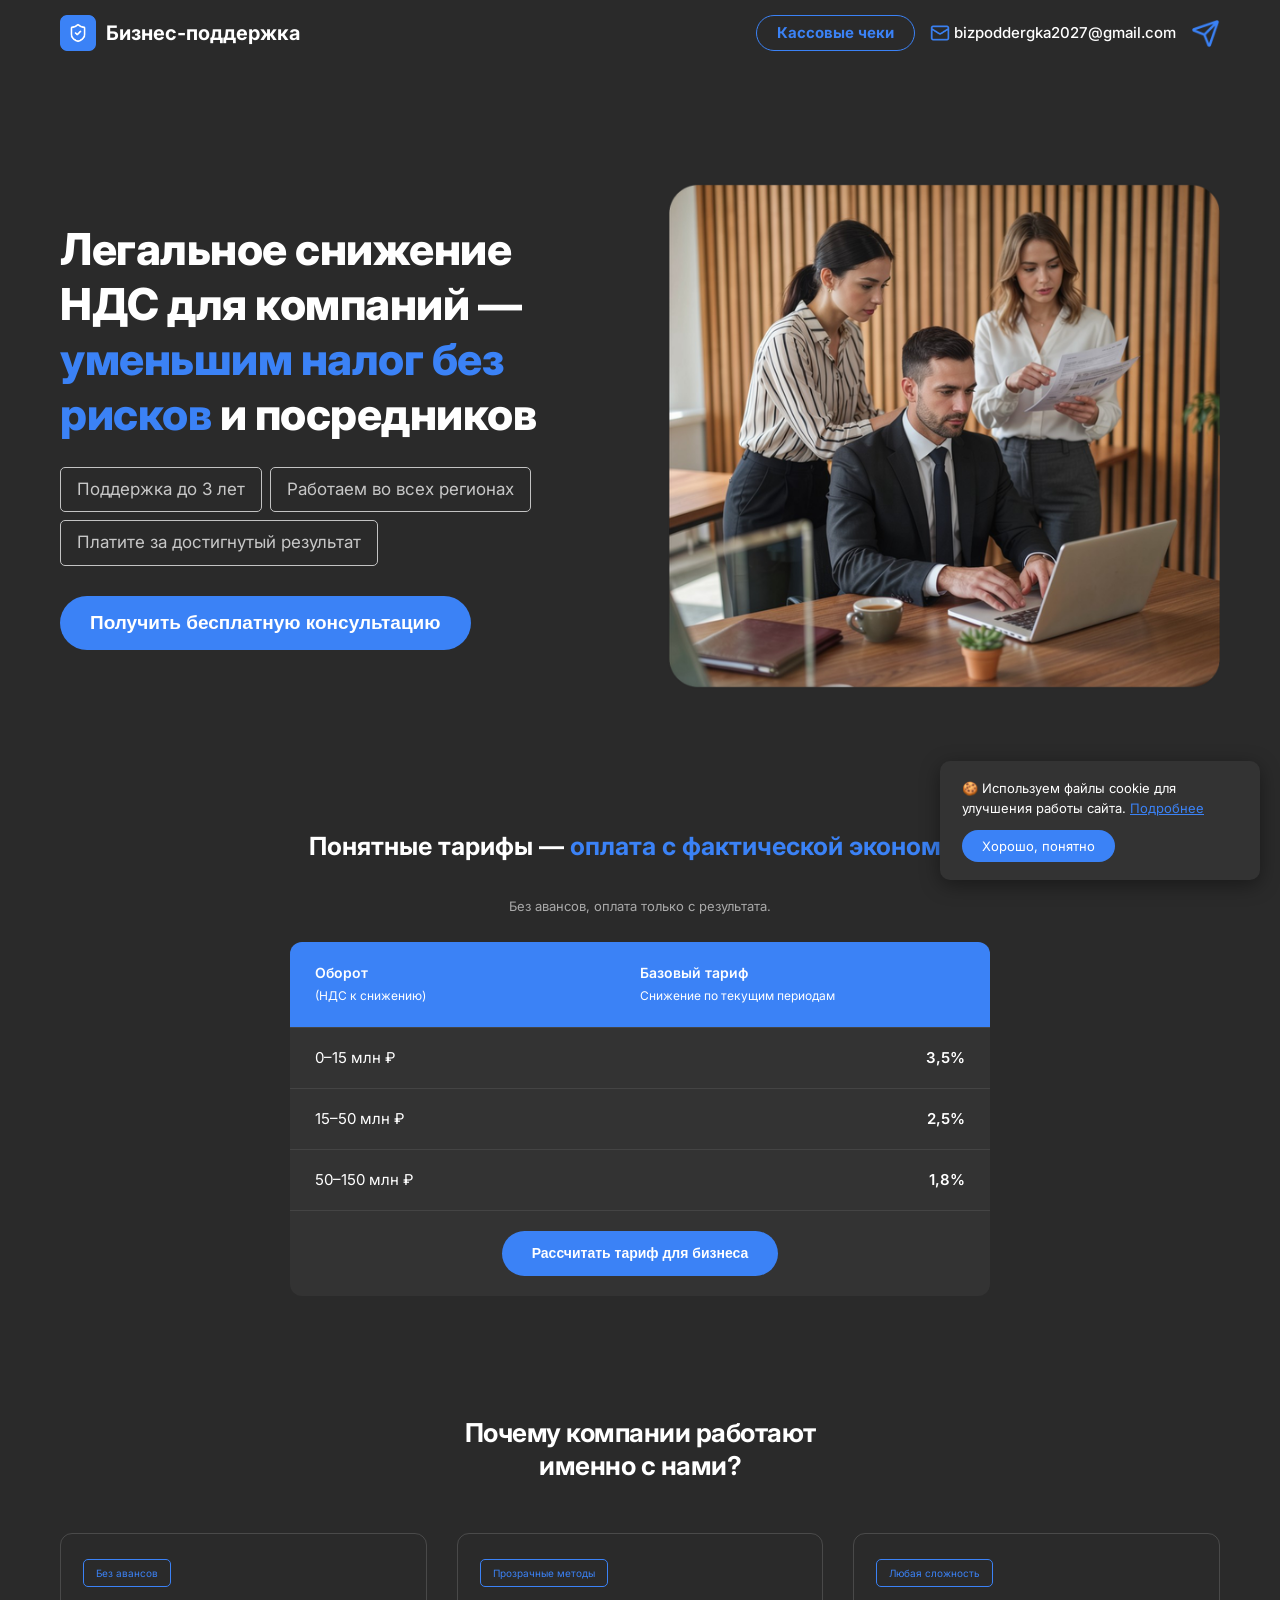
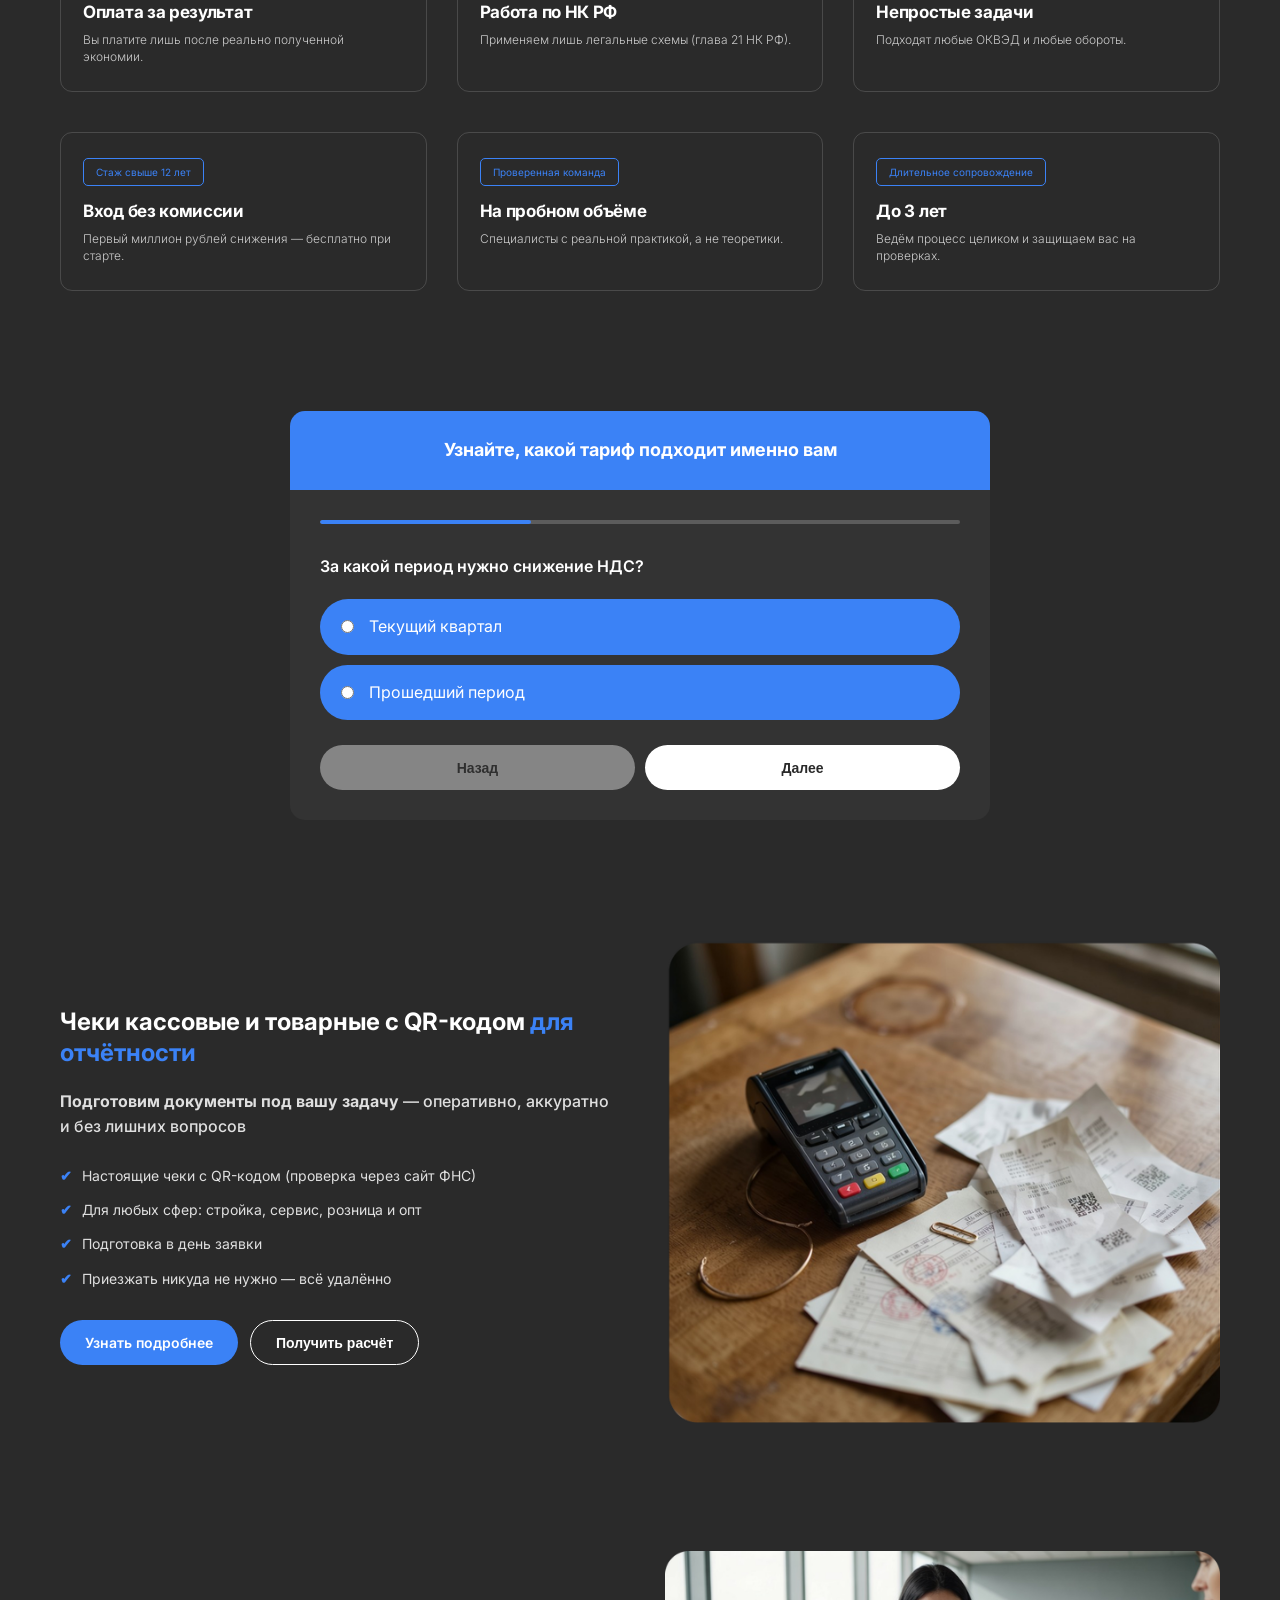
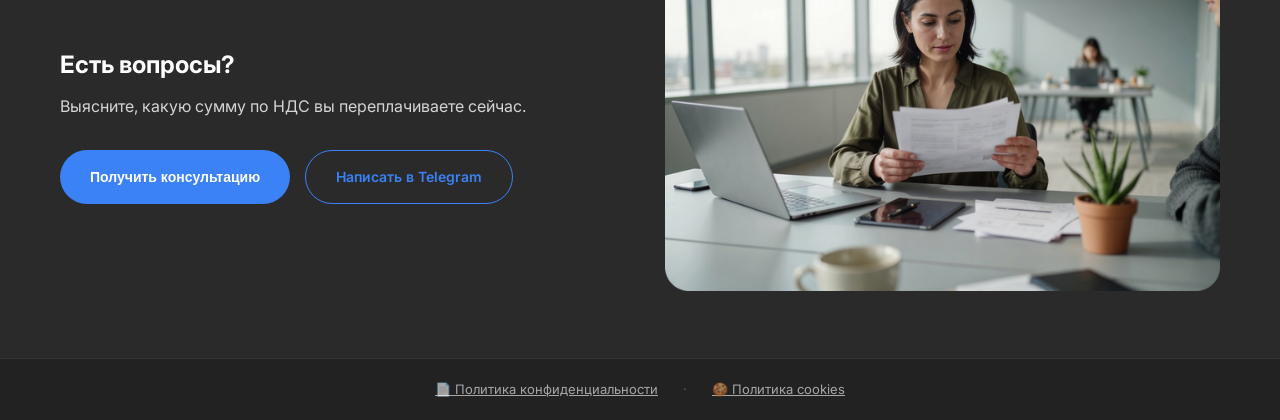
==== index.html @ 461c3d01 "Add files via upload" ====
<!DOCTYPE html>
<html lang="ru">
<head>
    <meta charset="UTF-8">
    <meta name="viewport" content="width=device-width, initial-scale=1.0">
    <title>Законная оптимизация НДС для бизнеса — снизим налог без риска и посредников</title>
    <meta name="description" content="Получите бесплатный гайд «НДС 2026: что ФНС проверяет в первую очередь». Гарантия до 3 лет. Работаем по всей России. Оплата по факту результата">
    <link rel="icon" type="image/png" sizes="32x32" href="images/logo_ikonka.png">
    <link rel="preconnect" href="https://fonts.googleapis.com">
    <link rel="preconnect" href="https://fonts.gstatic.com" crossorigin="anonymous">
    <link href="https://fonts.googleapis.com/css2?family=Inter:wght@300;400;500;600;700;800&display=swap" rel="stylesheet">
    <style>
        * { margin: 0; padding: 0; box-sizing: border-box; }

        body {
            font-family: 'Inter', Arial, sans-serif;
            background: #2a2a2a;
            color: #ffffff;
            line-height: 1.6;
            overflow-x: hidden;
        }

        .container {
            max-width: 1200px;
            margin: 0 auto;
            padding: 0 20px;
        }

        /* ============ HEADER ============ */
        .header {
            padding: 15px 0;
            background: #2a2a2a;
            position: relative;
            z-index: 100;
        }

        .header-inner {
            display: flex;
            align-items: center;
            justify-content: space-between;
            flex-wrap: wrap;
            gap: 15px;
        }

        .header-logo {
            display: flex;
            align-items: center;
            gap: 10px;
            font-size: 20px;
            font-weight: 700;
            color: #ffffff;
            text-decoration: none;
        }

        .header-logo img { width: 36px; height: 36px; }

        .header-right {
            display: flex;
            align-items: center;
            gap: 15px;
        }

        .header-cheques {
            display: inline-flex;
            align-items: center;
            justify-content: center;
            padding: 0 20px;
            height: 36px;
            border: 1px solid #3b82f6;
            border-radius: 50px;
            background: transparent;
            color: #3b82f6;
            font-size: 15px;
            font-weight: 700;
            text-decoration: none;
            transition: all 0.3s ease;
        }

        .header-cheques:hover { background: #3b82f6; color: #fff; }

        .header-email {
            display: flex;
            align-items: center;
            gap: 4px;
            color: #ffffff;
            font-size: 15px;
            font-weight: 500;
            text-decoration: none;
            transition: opacity 0.3s ease;
        }

        .header-email:hover { opacity: 0.7; }
        .header-email img { width: 20px; height: 20px; }

        .header-telegram {
            display: inline-flex;
            align-items: center;
            justify-content: center;
            width: 29px;
            height: 29px;
            transition: transform 0.3s ease;
        }

        .header-telegram:hover { transform: scale(1.1); }
        .header-telegram img { width: 100%; height: 100%; }

        /* ============ HERO ============ */
        .hero {
            min-height: 80vh;
            display: flex;
            align-items: center;
            padding: 60px 0 40px;
            position: relative;
        }

        .hero-inner {
            display: grid;
            grid-template-columns: 1fr 1fr;
            gap: 40px;
            align-items: center;
            width: 100%;
        }

        .hero-content { max-width: 550px; }

        .hero-title {
            font-size: 44px;
            font-weight: 800;
            line-height: 1.25;
            letter-spacing: -0.5px;
            margin-bottom: 25px;
        }

        .hero-title span { color: #3b82f6; }

        .hero-badges {
            display: flex;
            flex-wrap: wrap;
            gap: 8px;
            margin-bottom: 30px;
        }

        .hero-badge {
            display: inline-flex;
            align-items: center;
            justify-content: center;
            padding: 8px 16px;
            border: 1px solid #c3c3c3;
            border-radius: 5px;
            font-size: 17px;
            color: rgba(255, 255, 255, 0.74);
        }

        .hero-cta {
            display: inline-flex;
            align-items: center;
            justify-content: center;
            padding: 0 30px;
            height: 54px;
            background: #3b82f6;
            border: none;
            border-radius: 50px;
            color: #ffffff;
            font-size: 19px;
            font-weight: 600;
            text-decoration: none;
            cursor: pointer;
            transition: all 0.3s ease;
        }

        .hero-cta:hover { background: #2563eb; transform: translateY(-2px); }

        .hero-image { display: flex; justify-content: center; align-items: center; }
        .hero-image img { max-width: 100%; height: auto; border-radius: 12px; }

        /* ============ PRICING ============ */
        .pricing { padding: 40px 0 60px; background: #2a2a2a; }

        .pricing-subtitle {
            text-align: center;
            font-size: 25px;
            font-weight: 700;
            margin-bottom: 30px;
        }

        .pricing-subtitle span { color: #3b82f6; }

        .pricing-table {
            max-width: 700px;
            margin: 0 auto;
            background: #333;
            border-radius: 12px;
            overflow: hidden;
        }

        .pricing-header {
            display: grid;
            grid-template-columns: 1fr 1fr;
            background: #3b82f6;
            padding: 20px 25px;
            font-size: 14px;
            font-weight: 600;
        }

        .pricing-row {
            display: grid;
            grid-template-columns: 1fr 1fr;
            padding: 18px 25px;
            border-top: 1px solid #444;
            font-size: 15px;
        }

        .pricing-row-value { text-align: right; font-weight: 600; }

        .pricing-footer {
            padding: 20px 25px;
            border-top: 1px solid #444;
            text-align: center;
        }

        .pricing-btn {
            display: inline-flex;
            align-items: center;
            justify-content: center;
            padding: 0 30px;
            height: 45px;
            background: #3b82f6;
            border: none;
            border-radius: 30px;
            color: #ffffff;
            font-size: 14px;
            font-weight: 600;
            text-decoration: none;
            cursor: pointer;
            transition: background 0.3s ease;
        }

        .pricing-btn:hover { background: #2563eb; }

        /* ============ WHY US ============ */
        .why-us { padding: 60px 0; }

        .why-us-title {
            font-size: 26px;
            font-weight: 700;
            letter-spacing: -0.5px;
            margin-bottom: 50px;
            text-align: center;
            line-height: 1.3;
        }

        .why-us-grid {
            display: grid;
            grid-template-columns: repeat(3, 1fr);
            gap: 40px 30px;
        }

        .why-us-card {
            text-align: left;
            border: 1px solid rgba(255,255,255,0.15);
            border-radius: 12px;
            padding: 25px 22px;
            transition: border-color 0.3s ease;
        }

        .why-us-card:hover {
            border-color: #3b82f6;
        }

        .why-us-badge {
            display: inline-flex;
            align-items: center;
            justify-content: center;
            padding: 5px 12px;
            border: 1px solid #3b82f6;
            border-radius: 5px;
            font-size: 10px;
            color: #3b82f6;
            margin-bottom: 12px;
        }

        .why-us-card-title {
            font-size: 17px;
            font-weight: 700;
            letter-spacing: -0.3px;
            margin-bottom: 6px;
        }

        .why-us-card-text {
            font-size: 12px;
            font-weight: 300;
            line-height: 1.4;
            color: rgba(255,255,255,0.75);
        }

        /* ============ CHEQUES SECTION ============ */
        .cheques { padding: 60px 0; }

        .cheques-inner {
            display: grid;
            grid-template-columns: 1fr 1fr;
            gap: 50px;
            align-items: center;
        }

        .cheques-content h2 {
            font-size: 24px;
            font-weight: 700;
            line-height: 1.3;
            margin-bottom: 20px;
        }

        .cheques-content h2 span { color: #3b82f6; }

        .cheques-subtitle {
            font-size: 16px;
            font-weight: 500;
            margin-bottom: 25px;
            color: rgba(255,255,255,0.85);
        }

        .cheques-list {
            list-style: none;
            display: flex;
            flex-direction: column;
            gap: 12px;
            margin-bottom: 30px;
        }

        .cheques-list li {
            display: flex;
            align-items: flex-start;
            gap: 10px;
            font-size: 14px;
            color: rgba(255,255,255,0.85);
        }

        .cheques-list li::before {
            content: '✔';
            color: #3b82f6;
            font-weight: 700;
            flex-shrink: 0;
        }

        .cheques-btns {
            display: flex;
            gap: 12px;
            flex-wrap: wrap;
        }

        .cheques-btn-primary {
            display: inline-flex;
            align-items: center;
            justify-content: center;
            padding: 0 25px;
            height: 45px;
            background: #3b82f6;
            border: none;
            border-radius: 50px;
            color: #ffffff;
            font-size: 14px;
            font-weight: 600;
            text-decoration: none;
            cursor: pointer;
            transition: background 0.3s ease;
        }

        .cheques-btn-primary:hover { background: #2563eb; }

        .cheques-btn-secondary {
            display: inline-flex;
            align-items: center;
            justify-content: center;
            padding: 0 25px;
            height: 45px;
            background: transparent;
            border: 1px solid #fff;
            border-radius: 50px;
            color: #ffffff;
            font-size: 14px;
            font-weight: 600;
            text-decoration: none;
            cursor: pointer;
            transition: all 0.3s ease;
        }

        .cheques-btn-secondary:hover { background: rgba(255,255,255,0.1); }

        .cheques-image img {
            max-width: 100%;
            height: auto;
            border-radius: 12px;
        }

        /* ============ QUIZ ============ */
        .quiz { padding: 60px 0; }

        .quiz-container {
            max-width: 700px;
            margin: 0 auto;
            border-radius: 15px;
            overflow: hidden;
        }

        .quiz-header {
            padding: 25px 30px;
            background: #3b82f6;
            text-align: center;
        }

        .quiz-header-title { font-size: 18px; font-weight: 700; color: #fff; }

        .quiz-content { padding: 30px; background: #333; }

        .quiz-progress {
            height: 4px;
            background: rgba(255, 255, 255, 0.2);
            border-radius: 2px;
            margin-bottom: 30px;
            overflow: hidden;
        }

        .quiz-progress-bar {
            height: 100%;
            background: #3b82f6;
            border-radius: 2px;
            width: 33%;
            transition: width 0.3s ease;
        }

        .quiz-step { display: none; }
        .quiz-step.active { display: block; }

        .quiz-question { font-size: 16px; font-weight: 600; margin-bottom: 20px; }

        .quiz-options { display: flex; flex-direction: column; gap: 10px; }

        .quiz-option {
            display: flex;
            align-items: center;
            padding: 14px 20px;
            background: #3b82f6;
            border: 1px solid transparent;
            border-radius: 50px;
            cursor: pointer;
            transition: all 0.3s ease;
        }

        .quiz-option:hover { background: #2563eb; }

        .quiz-option input[type="radio"] { margin-right: 15px; accent-color: #fff; }
        .quiz-option label { cursor: pointer; flex: 1; font-size: 14px; }

        .quiz-nav { display: flex; justify-content: space-between; margin-top: 25px; gap: 10px; }

        .quiz-btn {
            flex: 1;
            display: inline-flex;
            align-items: center;
            justify-content: center;
            padding: 0 20px;
            height: 45px;
            background: #fff;
            border: none;
            border-radius: 50px;
            color: #2a2a2a;
            font-size: 14px;
            font-weight: 600;
            cursor: pointer;
            transition: background 0.3s ease;
        }

        .quiz-btn:hover { background: #f0f0f0; }
        .quiz-btn:disabled { opacity: 0.4; cursor: not-allowed; }

        .quiz-contact-methods { display: flex; gap: 10px; margin-bottom: 15px; }

        .quiz-contact-method {
            flex: 1;
            display: flex;
            align-items: center;
            gap: 8px;
            padding: 12px 18px;
            border: 1px solid #555;
            border-radius: 50px;
            cursor: pointer;
            transition: all 0.3s ease;
            background: #2a2a2a;
        }

        .quiz-contact-method:hover { background: #444; }
        .quiz-contact-method input[type="radio"] { margin-right: 6px; }

        .quiz-input {
            width: 100%;
            padding: 14px 20px;
            background: #2a2a2a;
            border: 1px solid #555;
            border-radius: 50px;
            color: #ffffff;
            font-size: 14px;
            margin-bottom: 12px;
            font-family: inherit;
        }

        .quiz-input:focus { outline: none; border-color: #3b82f6; }
        .quiz-input::placeholder { color: rgba(255, 255, 255, 0.4); }

        .quiz-submit {
            width: 100%;
            padding: 15px;
            background: #3b82f6;
            border: none;
            border-radius: 50px;
            color: #fff;
            font-size: 15px;
            font-weight: 600;
            cursor: pointer;
            transition: background 0.3s ease;
            font-family: inherit;
        }

        .quiz-submit:hover { background: #2563eb; }
        .quiz-submit:disabled {
            background: #555;
            color: #999;
            cursor: not-allowed;
            opacity: 0.6;
        }

        /* ============ CTA BOTTOM ============ */
        .cta-bottom {
            padding: 60px 0;
        }

        .cta-bottom-inner {
            display: grid;
            grid-template-columns: 1fr 1fr;
            gap: 50px;
            align-items: center;
        }

        .cta-bottom-content h2 {
            font-size: 24px;
            font-weight: 700;
            margin-bottom: 10px;
        }

        .cta-bottom-subtitle {
            font-size: 16px;
            color: rgba(255,255,255,0.8);
            margin-bottom: 30px;
        }

        .cta-bottom-btns {
            display: flex;
            gap: 15px;
            flex-wrap: wrap;
        }

        .cta-bottom-image img {
            max-width: 100%;
            height: auto;
            border-radius: 12px;
        }

        .cta-btn-blue {
            display: inline-flex;
            align-items: center;
            justify-content: center;
            padding: 0 30px;
            height: 54px;
            background: #3b82f6;
            border: none;
            border-radius: 50px;
            color: #fff;
            font-size: 14px;
            font-weight: 600;
            text-decoration: none;
            cursor: pointer;
            transition: all 0.3s ease;
        }

        .cta-btn-blue:hover { background: #2563eb; transform: translateY(-2px); }

        .cta-btn-outline {
            display: inline-flex;
            align-items: center;
            justify-content: center;
            padding: 0 30px;
            height: 54px;
            background: transparent;
            border: 1px solid #3b82f6;
            border-radius: 50px;
            color: #3b82f6;
            font-size: 14px;
            font-weight: 600;
            text-decoration: none;
            cursor: pointer;
            transition: all 0.3s ease;
        }

        .cta-btn-outline:hover { background: #3b82f6; color: #fff; }

        /* ============ FOOTER ============ */
        .footer {
            padding: 20px 0;
            background: #222;
            border-top: 1px solid #333;
        }

        .footer-inner {
            display: flex;
            justify-content: center;
            gap: 25px;
            font-size: 13px;
            flex-wrap: wrap;
        }

        .footer a {
            color: rgba(255,255,255,0.6);
            text-decoration: underline;
            transition: color 0.3s ease;
        }

        .footer a:hover { color: #3b82f6; }

        /* ============ SCROLL TO TOP ============ */
        .scroll-top {
            position: fixed;
            bottom: 30px;
            right: 30px;
            width: 50px;
            height: 50px;
            background: #3b82f6;
            color: #ffffff;
            border: none;
            border-radius: 50%;
            font-size: 22px;
            cursor: pointer;
            display: flex;
            align-items: center;
            justify-content: center;
            box-shadow: 0 4px 15px rgba(59, 130, 246, 0.4);
            opacity: 0;
            visibility: hidden;
            transform: translateY(20px);
            transition: all 0.3s ease;
            z-index: 999;
        }

        .scroll-top.visible {
            opacity: 1;
            visibility: visible;
            transform: translateY(0);
        }

        .scroll-top:hover {
            background: #2563eb;
            transform: translateY(-3px);
            box-shadow: 0 6px 20px rgba(59, 130, 246, 0.6);
        }

        .scroll-top svg {
            width: 22px;
            height: 22px;
            fill: #ffffff;
        }

        /* ============ POPUP ============ */
        .popup {
            display: none;
            position: fixed;
            top: 0;
            left: 0;
            width: 100%;
            height: 100%;
            background: rgba(0,0,0,0.8);
            z-index: 1000;
            align-items: center;
            justify-content: center;
        }

        .popup.active { display: flex; }

        .popup-container {
            background: #ffffff;
            border-radius: 15px;
            max-width: 500px;
            width: 90%;
            padding: 40px;
            position: relative;
        }

        .popup-close {
            position: absolute;
            top: 15px;
            right: 15px;
            width: 25px;
            height: 25px;
            background: none;
            border: none;
            cursor: pointer;
            font-size: 24px;
            color: #333;
        }

        .popup-title {
            font-size: 22px;
            font-weight: 700;
            color: #2a2a2a;
            text-align: center;
            margin-bottom: 25px;
        }

        .popup-form { display: flex; flex-direction: column; gap: 12px; }

        .popup-input {
            padding: 14px 20px;
            border: 1px solid #eee;
            border-radius: 7px;
            background: #f6f6f6;
            color: #000;
            font-size: 14px;
            font-family: inherit;
        }

        .popup-input::placeholder { color: rgba(0, 0, 0, 0.5); }

        .popup-checkbox {
            display: flex;
            align-items: flex-start;
            gap: 10px;
            font-size: 12px;
            color: #666;
        }

        .popup-checkbox input { margin-top: 2px; }

        .popup-submit {
            padding: 15px;
            background: #3b82f6;
            border: none;
            border-radius: 50px;
            color: #fff;
            font-size: 15px;
            font-weight: 600;
            cursor: pointer;
            transition: background 0.3s ease;
            font-family: inherit;
            margin-top: 10px;
        }

        .popup-submit:hover { background: #2563eb; }
        .popup-submit:disabled {
            background: #999;
            color: #ccc;
            cursor: not-allowed;
            opacity: 0.7;
        }

        /* ============ COOKIE BANNER ============ */
        .cookie-banner {
            position: fixed;
            bottom: 20px;
            right: 20px;
            background: #333;
            border-radius: 10px;
            padding: 18px 22px;
            max-width: 320px;
            box-shadow: 0 5px 20px rgba(0,0,0,0.4);
            z-index: 500;
            font-size: 13px;
            line-height: 1.5;
        }

        .cookie-banner.hidden { display: none; }

        .cookie-banner a { color: #3b82f6; }

        .cookie-banner-btn {
            margin-top: 12px;
            padding: 8px 20px;
            background: #3b82f6;
            border: none;
            border-radius: 20px;
            color: #fff;
            font-size: 13px;
            cursor: pointer;
            font-family: inherit;
        }

        /* ============ RESPONSIVE ============ */
        @media (max-width: 959px) {
            .hero-inner, .cheques-inner { grid-template-columns: 1fr; }
            .hero-content { max-width: 100%; text-align: center; }
            .hero-title { font-size: 40px; }
            .hero-badges { justify-content: center; }
            .hero-image { order: -1; margin-bottom: 20px; }
            .hero-image img { max-width: 400px; }
            .why-us-grid { grid-template-columns: repeat(2, 1fr); gap: 25px; }
            .cheques-image { order: -1; text-align: center; }
            .cheques-image img { max-width: 400px; }
            .cta-bottom-inner { grid-template-columns: 1fr; text-align: center; }
            .cta-bottom-btns { justify-content: center; }
            .cta-bottom-image { order: -1; text-align: center; margin-bottom: 20px; }
            .cta-bottom-image img { max-width: 400px; }
        }

        @media (max-width: 639px) {
            .hero-title { font-size: 36px; }
            .hero-cta { width: 100%; }
            .why-us-grid { grid-template-columns: 1fr; }
            .header-inner { flex-direction: column; align-items: flex-start; }
            .header-right { width: 100%; flex-wrap: wrap; gap: 10px; }
            .pricing-header, .pricing-row { grid-template-columns: 1fr; gap: 5px; }
            .pricing-row-value { text-align: left; }
            .cheques-btns { flex-direction: column; }
            .cheques-btns a { width: 100%; text-align: center; }
            .quiz-contact-methods { flex-direction: column; }
        }

        @media (max-width: 479px) {
            .hero-title { font-size: 34px; }
            .hero-badges { flex-direction: column; }
            .container { padding: 0 15px; }
            .cookie-banner { left: 15px; right: 15px; bottom: 15px; max-width: none; }
            .scroll-top { bottom: 20px; right: 20px; width: 44px; height: 44px; }
            .scroll-top svg { width: 18px; height: 18px; }
        }
    </style>
</head>
<body>
    <!-- ============ HEADER ============ -->
    <header class="header">
        <div class="container">
            <div class="header-inner">
                <a href="index.html" class="header-logo">
                    <img src="images/logo_ikonka.png" alt="Бизнес-поддержка">
                    <span>Бизнес-поддержка</span>
                </a>
                <div class="header-right">
                    <a href="#cheques" class="header-cheques">Кассовые чеки</a>
                    <a href="mailto:bizpoddergka2027@gmail.com" class="header-email">
                        <img src="images/pochta.png" alt="Email">
                        <span>bizpoddergka2027@gmail.com</span>
                    </a>
                    <a href="https://t.me/bizpoddergka_bot" target="_blank" rel="noopener noreferrer" class="header-telegram">
                        <img src="images/telegram.png" alt="Telegram">
                    </a>
                </div>
            </div>
        </div>
    </header>

    <main>
    <!-- ============ HERO ============ -->
    <section class="hero">
        <div class="container">
            <div class="hero-inner">
                <div class="hero-content">
                    <h1 class="hero-title">
                        Легальное снижение НДС для компаний — <span>уменьшим налог без рисков</span> и посредников
                    </h1>
                    <div class="hero-badges">
                        <div class="hero-badge">Поддержка до 3 лет</div>
                        <div class="hero-badge">Работаем во всех регионах</div>
                        <div class="hero-badge">Платите за достигнутый результат</div>
                    </div>
                    <button type="button" class="hero-cta" onclick="openPopup()">Получить бесплатную консультацию</button>
                </div>
                <div class="hero-image">
                    <img src="images/bizpoddergka_1_glavn.png" alt="Бизнес-поддержка">
                </div>
            </div>
        </div>
    </section>

    <!-- ============ PRICING ============ -->
    <section class="pricing">
        <div class="container">
            <h2 class="pricing-subtitle">Понятные тарифы — <span>оплата с фактической экономии</span></h2>
            <p style="text-align:center;font-size:13px;color:rgba(255,255,255,0.6);margin-bottom:25px;">Без авансов, оплата только с результата.</p>
            <div class="pricing-table">
                <div class="pricing-header">
                    <div>Оборот<br><small style="font-weight:400;font-size:12px;">(НДС к снижению)</small></div>
                    <div>Базовый тариф<br><small style="font-weight:400;font-size:12px;">Снижение по текущим периодам</small></div>
                </div>
                <div class="pricing-row">
                    <div class="pricing-row-title">0–15 млн ₽</div>
                    <div class="pricing-row-value">3,5%</div>
                </div>
                <div class="pricing-row">
                    <div class="pricing-row-title">15–50 млн ₽</div>
                    <div class="pricing-row-value">2,5%</div>
                </div>
                <div class="pricing-row">
                    <div class="pricing-row-title">50–150 млн ₽</div>
                    <div class="pricing-row-value">1,8%</div>
                </div>
                <div class="pricing-footer">
                    <button type="button" class="pricing-btn" onclick="openPopup()">Рассчитать тариф для бизнеса</button>
                </div>
            </div>
        </div>
    </section>

    <!-- ============ WHY US ============ -->
    <section class="why-us">
        <div class="container">
            <h2 class="why-us-title">Почему компании работают<br>именно с нами?</h2>
            <div class="why-us-grid">
                <div class="why-us-card">
                    <div class="why-us-badge">Без авансов</div>
                    <h3 class="why-us-card-title">Оплата за результат</h3>
                    <p class="why-us-card-text">Вы платите лишь после реально полученной экономии.</p>
                </div>
                <div class="why-us-card">
                    <div class="why-us-badge">Прозрачные методы</div>
                    <h3 class="why-us-card-title">Работа по НК РФ</h3>
                    <p class="why-us-card-text">Применяем лишь легальные схемы (глава 21 НК РФ).</p>
                </div>
                <div class="why-us-card">
                    <div class="why-us-badge">Любая сложность</div>
                    <h3 class="why-us-card-title">Непростые задачи</h3>
                    <p class="why-us-card-text">Подходят любые ОКВЭД и любые обороты.</p>
                </div>
                <div class="why-us-card">
                    <div class="why-us-badge">Стаж свыше 12 лет</div>
                    <h3 class="why-us-card-title">Вход без комиссии</h3>
                    <p class="why-us-card-text">Первый миллион рублей снижения — бесплатно при старте.</p>
                </div>
                <div class="why-us-card">
                    <div class="why-us-badge">Проверенная команда</div>
                    <h3 class="why-us-card-title">На пробном объёме</h3>
                    <p class="why-us-card-text">Специалисты с реальной практикой, а не теоретики.</p>
                </div>
                <div class="why-us-card">
                    <div class="why-us-badge">Длительное сопровождение</div>
                    <h3 class="why-us-card-title">До 3 лет</h3>
                    <p class="why-us-card-text">Ведём процесс целиком и защищаем вас на проверках.</p>
                </div>
            </div>
        </div>
    </section>

    <!-- ============ QUIZ ============ -->
    <section class="quiz">
        <div class="container">
            <div class="quiz-container">
                <div class="quiz-header">
                    <h2 class="quiz-header-title">Узнайте, какой тариф подходит именно вам</h2>
                </div>
                <div class="quiz-content">
                    <div class="quiz-progress">
                        <div class="quiz-progress-bar" id="quizProgress"></div>
                    </div>

                    <!-- Шаг 1 -->
                    <div class="quiz-step active" id="step1">
                        <h3 class="quiz-question">За какой период нужно снижение НДС?</h3>
                        <div class="quiz-options">
                            <label class="quiz-option"><input type="radio" name="period" value="Текущий квартал"><span>Текущий квартал</span></label>
                            <label class="quiz-option"><input type="radio" name="period" value="Прошедший период"><span>Прошедший период</span></label>
                        </div>
                        <div class="quiz-nav">
                            <button type="button" class="quiz-btn" disabled>Назад</button>
                            <button type="button" class="quiz-btn" onclick="nextStep(1)">Далее</button>
                        </div>
                    </div>

                    <!-- Шаг 2 -->
                    <div class="quiz-step" id="step2">
                        <h3 class="quiz-question">Размер НДС к снижению:</h3>
                        <div class="quiz-options">
                            <label class="quiz-option"><input type="radio" name="amount" value="До 5 млн ₽"><span>До 5 млн ₽</span></label>
                            <label class="quiz-option"><input type="radio" name="amount" value="5-30 млн ₽"><span>5-30 млн ₽</span></label>
                            <label class="quiz-option"><input type="radio" name="amount" value="30-70 млн ₽"><span>30-70 млн ₽</span></label>
                            <label class="quiz-option"><input type="radio" name="amount" value="70-150 млн ₽"><span>70-150 млн ₽</span></label>
                            <label class="quiz-option"><input type="radio" name="amount" value="Более 150 млн ₽"><span>Более 150 млн ₽</span></label>
                        </div>
                        <div class="quiz-nav">
                            <button type="button" class="quiz-btn" onclick="prevStep(2)">Назад</button>
                            <button type="button" class="quiz-btn" onclick="nextStep(2)">Далее</button>
                        </div>
                    </div>

                    <!-- Шаг 3 -->
                    <div class="quiz-step" id="step3">
                        <h3 class="quiz-question">Финальный шаг</h3>
                        <p style="margin-bottom:15px;font-size:14px;color:rgba(255,255,255,0.7);">Выберите способ связи:</p>
                        <div class="quiz-contact-methods">
                            <label class="quiz-contact-method"><input type="radio" name="contact-type" value="phone" checked><span>📞 Phone</span></label>
                            <label class="quiz-contact-method"><input type="radio" name="contact-type" value="telegram"><span>✈️ Telegram</span></label>
                        </div>
                        <input type="tel" class="quiz-input" placeholder="+7 (___) ___-__-__" aria-label="Телефон">
                        <input type="email" class="quiz-input" placeholder="Напишите ваш email" aria-label="Email">
                        <label style="display:flex;align-items:flex-start;gap:8px;margin-bottom:15px;font-size:12px;color:rgba(255,255,255,0.6);">
                            <input type="checkbox" id="quizConsent" style="margin-top:2px;">
                            <span>Я согласен с <a href="privacy.html" target="_blank" rel="noopener noreferrer" style="color:#3b82f6;text-decoration:underline;" onclick="event.stopPropagation();">политикой конфиденциальности</a></span>
                        </label>
                        <button type="button" class="quiz-submit" id="quizSubmitBtn" onclick="submitQuiz()" disabled>Узнать расчёт и получить гайд</button>
                        <div class="quiz-nav" style="margin-top:15px;">
                            <button type="button" class="quiz-btn" onclick="prevStep(3)">Назад</button>
                        </div>
                    </div>
                </div>
            </div>
        </div>
    </section>

    <!-- ============ CHEQUES ============ -->
    <section class="cheques" id="cheques">
        <div class="container">
            <div class="cheques-inner">
                <div class="cheques-content">
                    <h2>Чеки кассовые и товарные с QR-кодом <span>для отчётности</span></h2>
                    <p class="cheques-subtitle"><strong>Подготовим документы под вашу задачу</strong> — оперативно, аккуратно и без лишних вопросов</p>
                    <ul class="cheques-list">
                        <li>Настоящие чеки с QR-кодом (проверка через сайт ФНС)</li>
                        <li>Для любых сфер: стройка, сервис, розница и опт</li>
                        <li>Подготовка в день заявки</li>
                        <li>Приезжать никуда не нужно — всё удалённо</li>
                    </ul>
                    <div class="cheques-btns">
                        <a href="cheque.html" class="cheques-btn-primary">Узнать подробнее</a>
                        <button type="button" class="cheques-btn-secondary" onclick="openPopup()">Получить расчёт</button>
                    </div>
                </div>
                <div class="cheques-image">
                    <img src="images/bizpoddergka_2_cheki.png" alt="Чеки">
                </div>
            </div>
        </div>
    </section>

    <!-- ============ CTA BOTTOM ============ -->
    <section class="cta-bottom">
        <div class="container">
            <div class="cta-bottom-inner">
                <div class="cta-bottom-content">
                    <h2>Есть вопросы?</h2>
                    <p class="cta-bottom-subtitle">Выясните, какую сумму по НДС вы переплачиваете сейчас.</p>
                    <div class="cta-bottom-btns">
                        <button type="button" class="cta-btn-blue" onclick="openPopup()">Получить консультацию</button>
                        <a href="https://t.me/bizpoddergka_bot" target="_blank" rel="noopener noreferrer" class="cta-btn-outline">Написать в Telegram</a>
                    </div>
                </div>
                <div class="cta-bottom-image">
                    <img src="images/bizpoddergka_3_est_v.png" alt="Есть вопросы?">
                </div>
            </div>
        </div>
    </section>
    </main>

    <!-- ============ FOOTER ============ -->
    <footer class="footer">
        <div class="container">
            <div class="footer-inner">
                <a href="privacy.html" target="_blank" rel="noopener noreferrer">📄 Политика конфиденциальности</a>
                <span style="color:rgba(255,255,255,0.3);">·</span>
                <a href="cookie.html" target="_blank" rel="noopener noreferrer">🍪 Политика cookies</a>
            </div>
        </div>
    </footer>

    <!-- ============ POPUP ============ -->
    <div class="popup" id="popup" role="dialog" aria-modal="true" aria-labelledby="popupTitle">
        <div class="popup-container">
            <button type="button" class="popup-close" onclick="closePopup()" aria-label="Закрыть">✕</button>
            <h2 class="popup-title" id="popupTitle">Оставьте заявку и мы свяжемся с Вами</h2>
            <form class="popup-form" onsubmit="submitPopup(event)">
                <div style="display:flex;gap:10px;margin-bottom:5px;">
                    <label class="quiz-contact-method" style="flex:1;background:#f6f6f6;border-color:#eee;color:#000;">
                        <input type="radio" name="popup-contact" value="phone" checked><span>📞 Phone</span>
                    </label>
                    <label class="quiz-contact-method" style="flex:1;background:#f6f6f6;border-color:#eee;color:#000;">
                        <input type="radio" name="popup-contact" value="telegram"><span>✈️ Telegram</span>
                    </label>
                </div>
                <input type="tel" class="popup-input" placeholder="+7 (___) ___-__-__" aria-label="Телефон">
                <input type="email" class="popup-input" placeholder="Напишите ваш email" aria-label="Email">
                <label class="popup-checkbox">
                    <input type="checkbox" id="popupConsent">
                    <span>Нажимая на кнопку вы соглашаетесь с <a href="privacy.html" target="_blank" rel="noopener noreferrer" style="color:#3b82f6;text-decoration:underline;" onclick="event.stopPropagation();">политикой конфиденциальности</a></span>
                </label>
                <button type="submit" class="popup-submit" id="popupSubmitBtn" disabled>Оставить заявку</button>
            </form>
        </div>
    </div>

    <!-- ============ SCROLL TO TOP BUTTON ============ -->
    <button type="button" class="scroll-top" id="scrollTop" aria-label="Наверх" title="Наверх">
        <svg viewBox="0 0 24 24" aria-hidden="true">
            <path d="M12 4l-8 8h5v8h6v-8h5z"/>
        </svg>
    </button>

    <!-- ============ COOKIE BANNER ============ -->
    <div class="cookie-banner" id="cookieBanner" role="alert">
        🍪 Используем файлы cookie для улучшения работы сайта. <a href="cookie.html">Подробнее</a>
        <br>
        <button type="button" class="cookie-banner-btn" onclick="closeCookie()">Хорошо, понятно</button>
    </div>

    <script>
        // Quiz
        let currentStep = 1;
        function nextStep(s) {
            document.getElementById('step' + s).classList.remove('active');
            document.getElementById('step' + (s+1)).classList.add('active');
            currentStep = s + 1;
            document.getElementById('quizProgress').style.width = (currentStep/3*100) + '%';
        }
        function prevStep(s) {
            document.getElementById('step' + s).classList.remove('active');
            document.getElementById('step' + (s-1)).classList.add('active');
            currentStep = s - 1;
            document.getElementById('quizProgress').style.width = (currentStep/3*100) + '%';
        }
        function submitQuiz() {
            alert('Спасибо! Мы свяжемся с вами в ближайшее время и отправим гайд.');
        }

        // Popup
        function openPopup() { document.getElementById('popup').classList.add('active'); }
        function closePopup() { document.getElementById('popup').classList.remove('active'); }
        function submitPopup(e) {
            e.preventDefault();
            alert('Заявка отправлена! Мы свяжемся с вами.');
            closePopup();
        }
        document.getElementById('popup').addEventListener('click', function(e) {
            if (e.target === this) closePopup();
        });

        // Cookie
        if (localStorage.getItem('cookieAccepted')) {
            document.getElementById('cookieBanner').classList.add('hidden');
        }
        function closeCookie() {
            document.getElementById('cookieBanner').classList.add('hidden');
            localStorage.setItem('cookieAccepted', 'true');
        }

        // Consent checkboxes → enable/disable submit buttons
        (function initConsent() {
            const quizCb = document.getElementById('quizConsent');
            const quizBtn = document.getElementById('quizSubmitBtn');
            if (quizCb && quizBtn) {
                quizCb.addEventListener('change', function() {
                    quizBtn.disabled = !this.checked;
                });
            }

            const popupCb = document.getElementById('popupConsent');
            const popupBtn = document.getElementById('popupSubmitBtn');
            if (popupCb && popupBtn) {
                popupCb.addEventListener('change', function() {
                    popupBtn.disabled = !this.checked;
                });
            }
        })();

        // Scroll to top
        const scrollTopBtn = document.getElementById('scrollTop');
        window.addEventListener('scroll', () => {
            if (window.scrollY > 300) {
                scrollTopBtn.classList.add('visible');
            } else {
                scrollTopBtn.classList.remove('visible');
            }
        });
        scrollTopBtn.addEventListener('click', () => {
            window.scrollTo({ top: 0, behavior: 'smooth' });
        });
    </script>
</body>
</html>
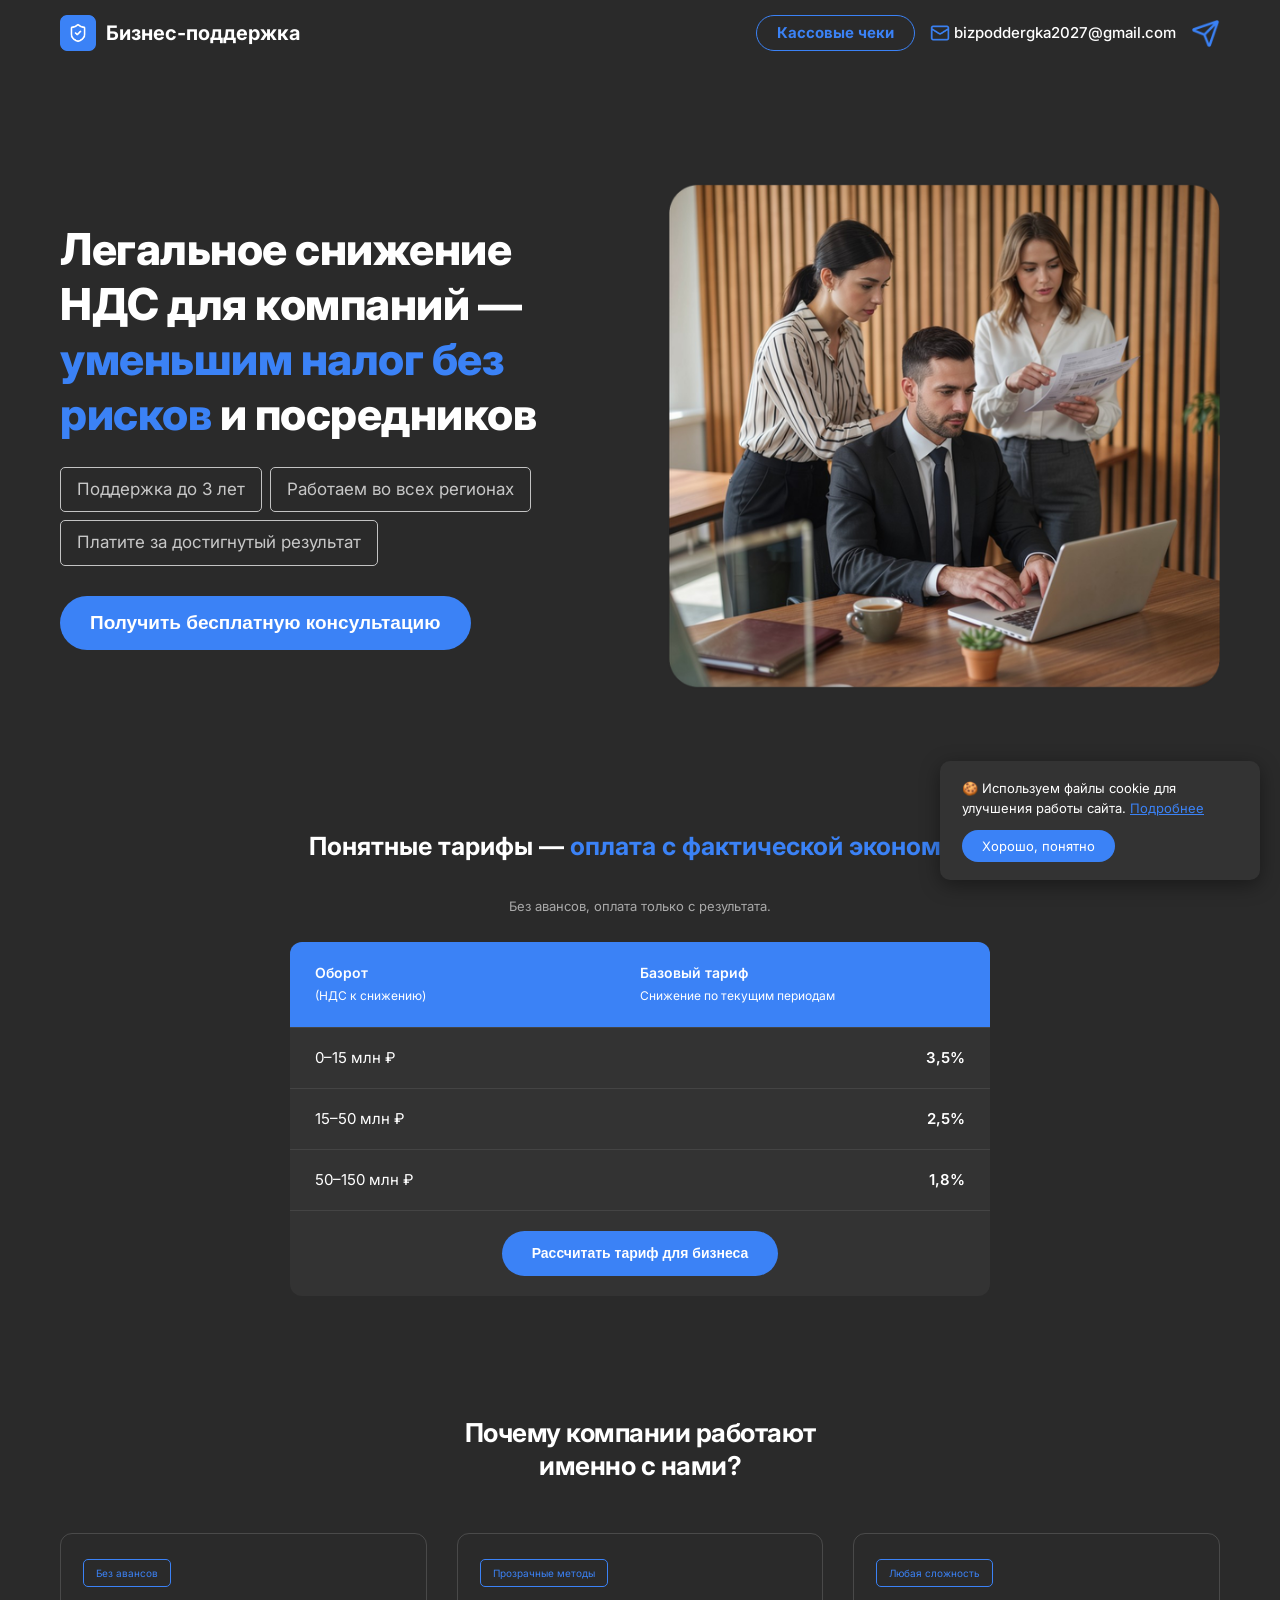
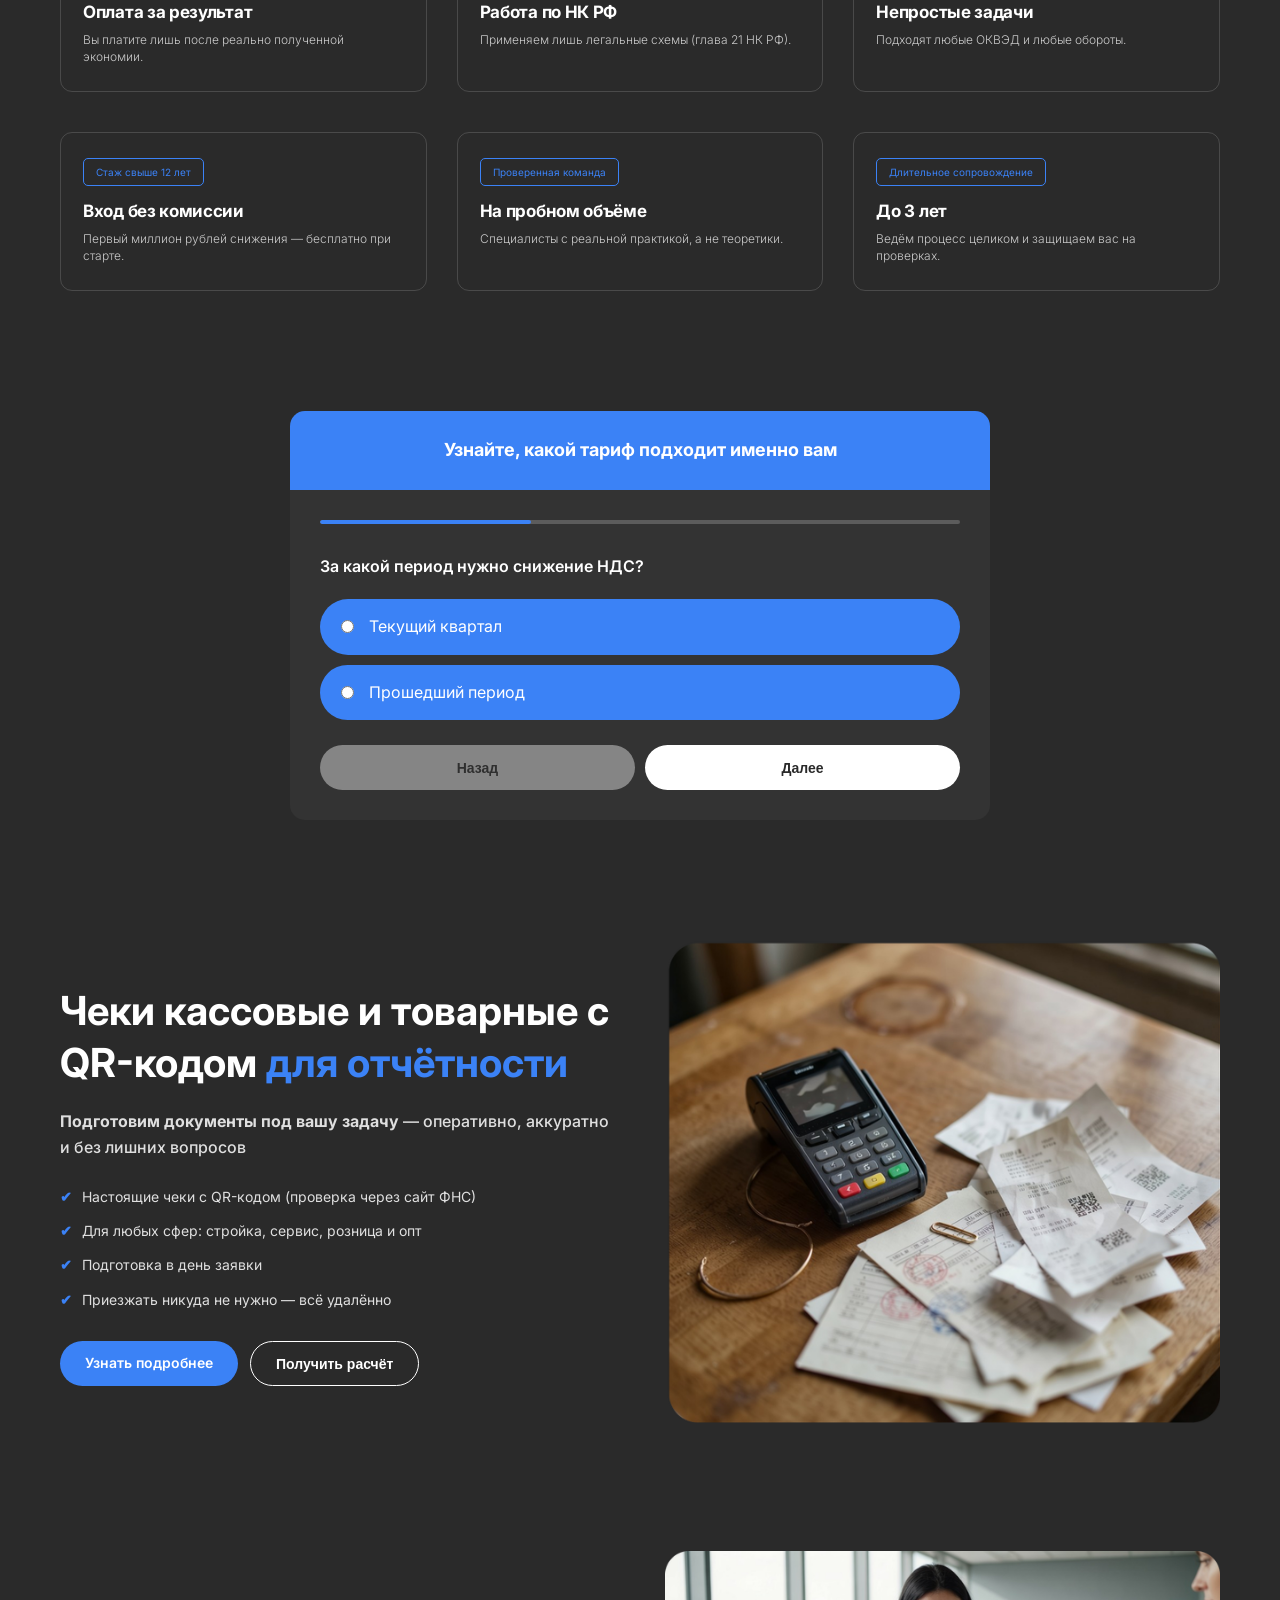
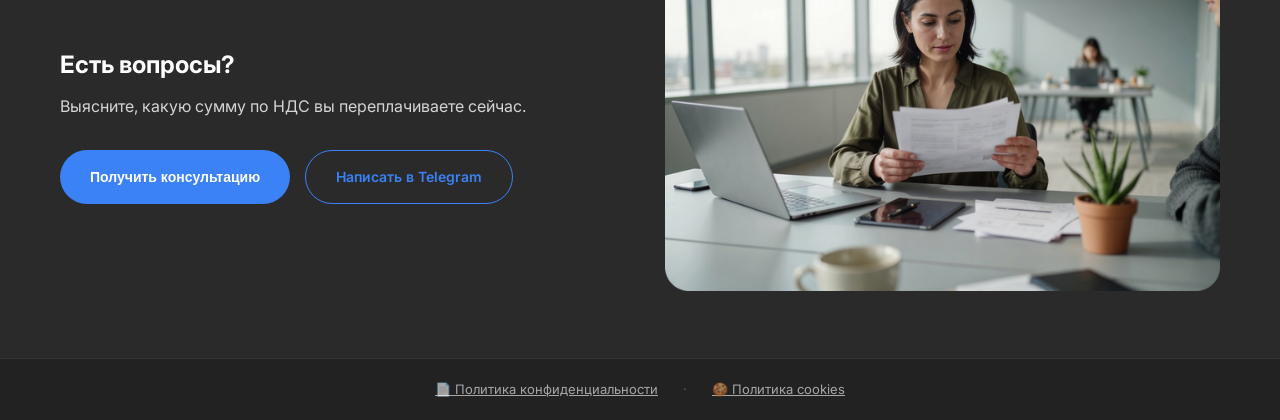
==== commit 7772c10a: "Add files via upload" ====
--- a/index.html
+++ b/index.html
@@ -304,7 +304,7 @@
         }
 
         .cheques-content h2 {
-            font-size: 24px;
+            font-size: 40px;
             font-weight: 700;
             line-height: 1.3;
             margin-bottom: 20px;
@@ -490,6 +490,7 @@
 
         .quiz-contact-method:hover { background: #444; }
         .quiz-contact-method input[type="radio"] { margin-right: 6px; }
+        .quiz-contact-method img { width: 18px; height: 18px; object-fit: contain; }
 
         .quiz-input {
             width: 100%;
@@ -990,8 +991,8 @@
                         <h3 class="quiz-question">Финальный шаг</h3>
                         <p style="margin-bottom:15px;font-size:14px;color:rgba(255,255,255,0.7);">Выберите способ связи:</p>
                         <div class="quiz-contact-methods">
-                            <label class="quiz-contact-method"><input type="radio" name="contact-type" value="phone" checked><span>📞 Phone</span></label>
-                            <label class="quiz-contact-method"><input type="radio" name="contact-type" value="telegram"><span>✈️ Telegram</span></label>
+                            <label class="quiz-contact-method"><input type="radio" name="contact-type" value="phone" checked><img src="images/phone.png" alt="Телефон"><span>Телефон</span></label>
+                            <label class="quiz-contact-method"><input type="radio" name="contact-type" value="telegram"><img src="images/telegram.png" alt="Telegram"><span>Telegram</span></label>
                         </div>
                         <input type="tel" class="quiz-input" placeholder="+7 (___) ___-__-__" aria-label="Телефон">
                         <input type="email" class="quiz-input" placeholder="Напишите ваш email" aria-label="Email">
@@ -1073,10 +1074,10 @@
             <form class="popup-form" onsubmit="submitPopup(event)">
                 <div style="display:flex;gap:10px;margin-bottom:5px;">
                     <label class="quiz-contact-method" style="flex:1;background:#f6f6f6;border-color:#eee;color:#000;">
-                        <input type="radio" name="popup-contact" value="phone" checked><span>📞 Phone</span>
+                        <input type="radio" name="popup-contact" value="phone" checked><img src="images/phone.png" alt="Телефон"><span>Телефон</span>
                     </label>
                     <label class="quiz-contact-method" style="flex:1;background:#f6f6f6;border-color:#eee;color:#000;">
-                        <input type="radio" name="popup-contact" value="telegram"><span>✈️ Telegram</span>
+                        <input type="radio" name="popup-contact" value="telegram"><img src="images/telegram.png" alt="Telegram"><span>Telegram</span>
                     </label>
                 </div>
                 <input type="tel" class="popup-input" placeholder="+7 (___) ___-__-__" aria-label="Телефон">
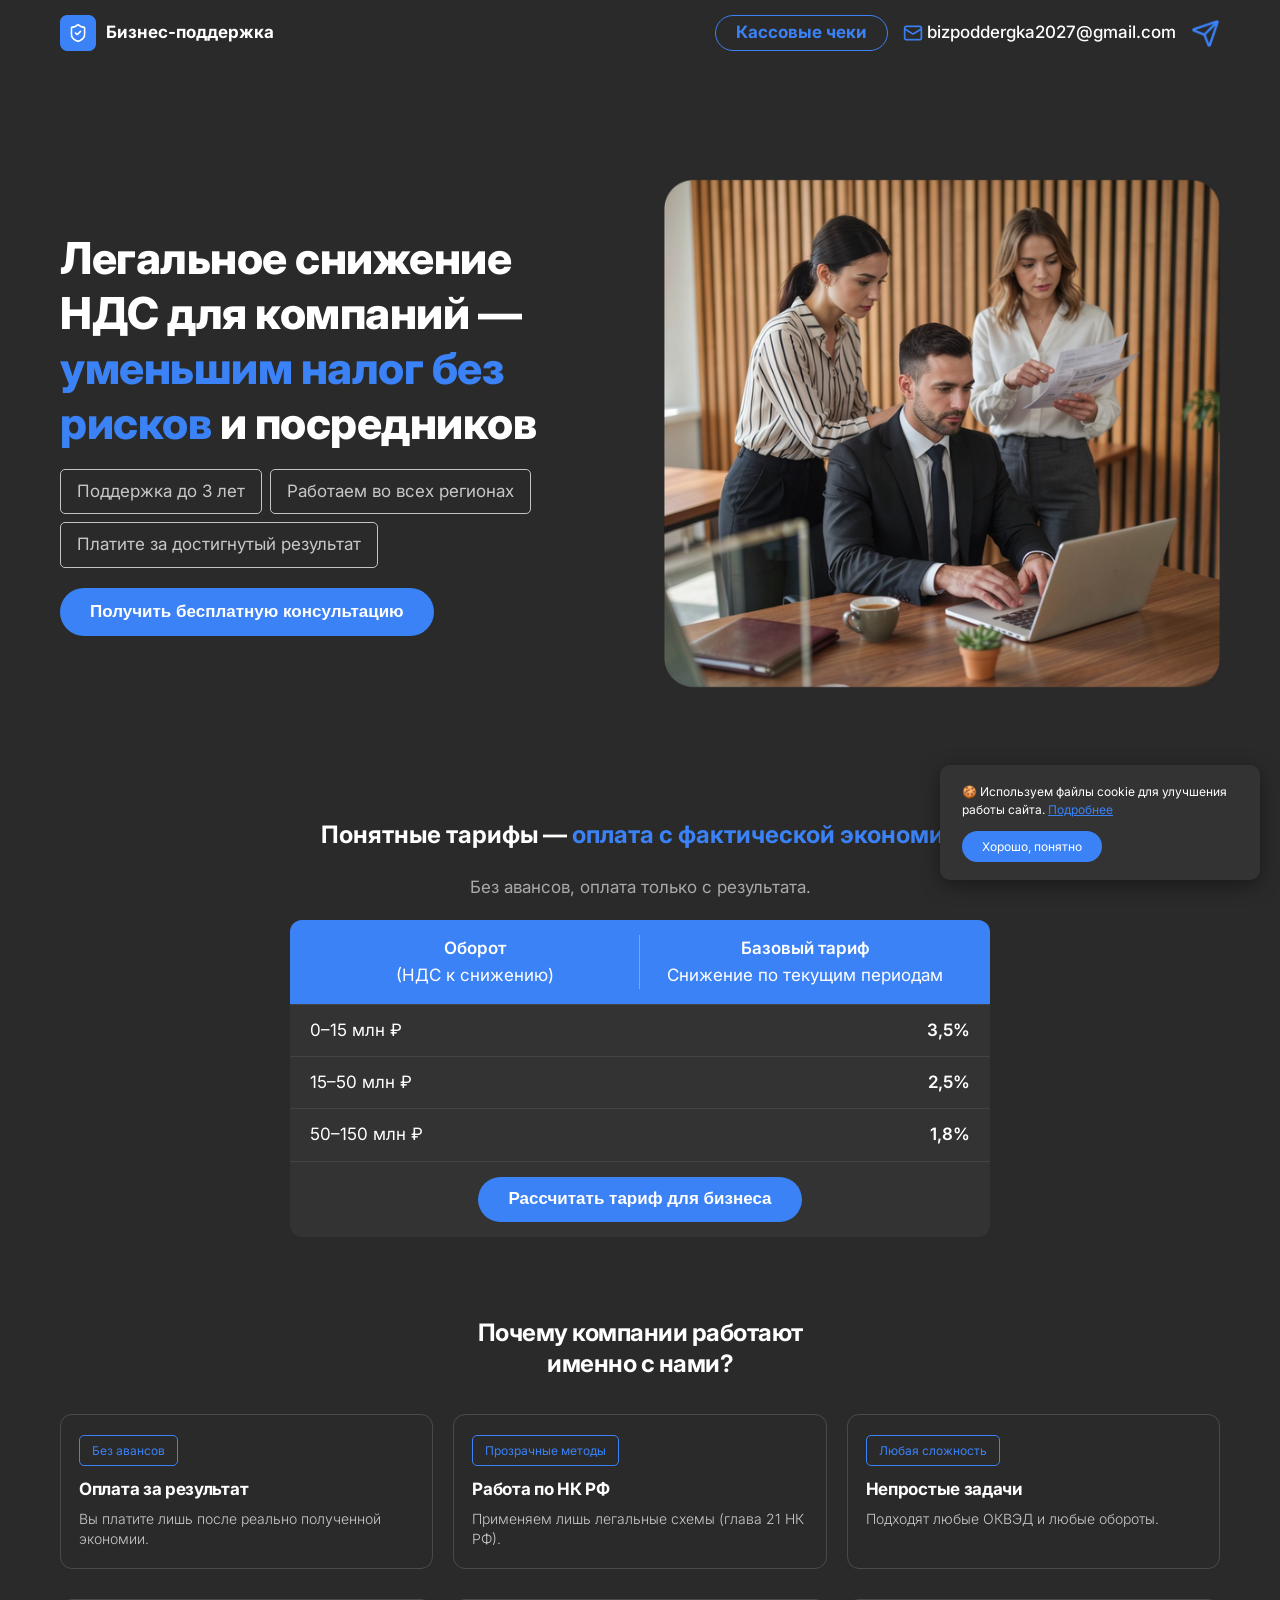
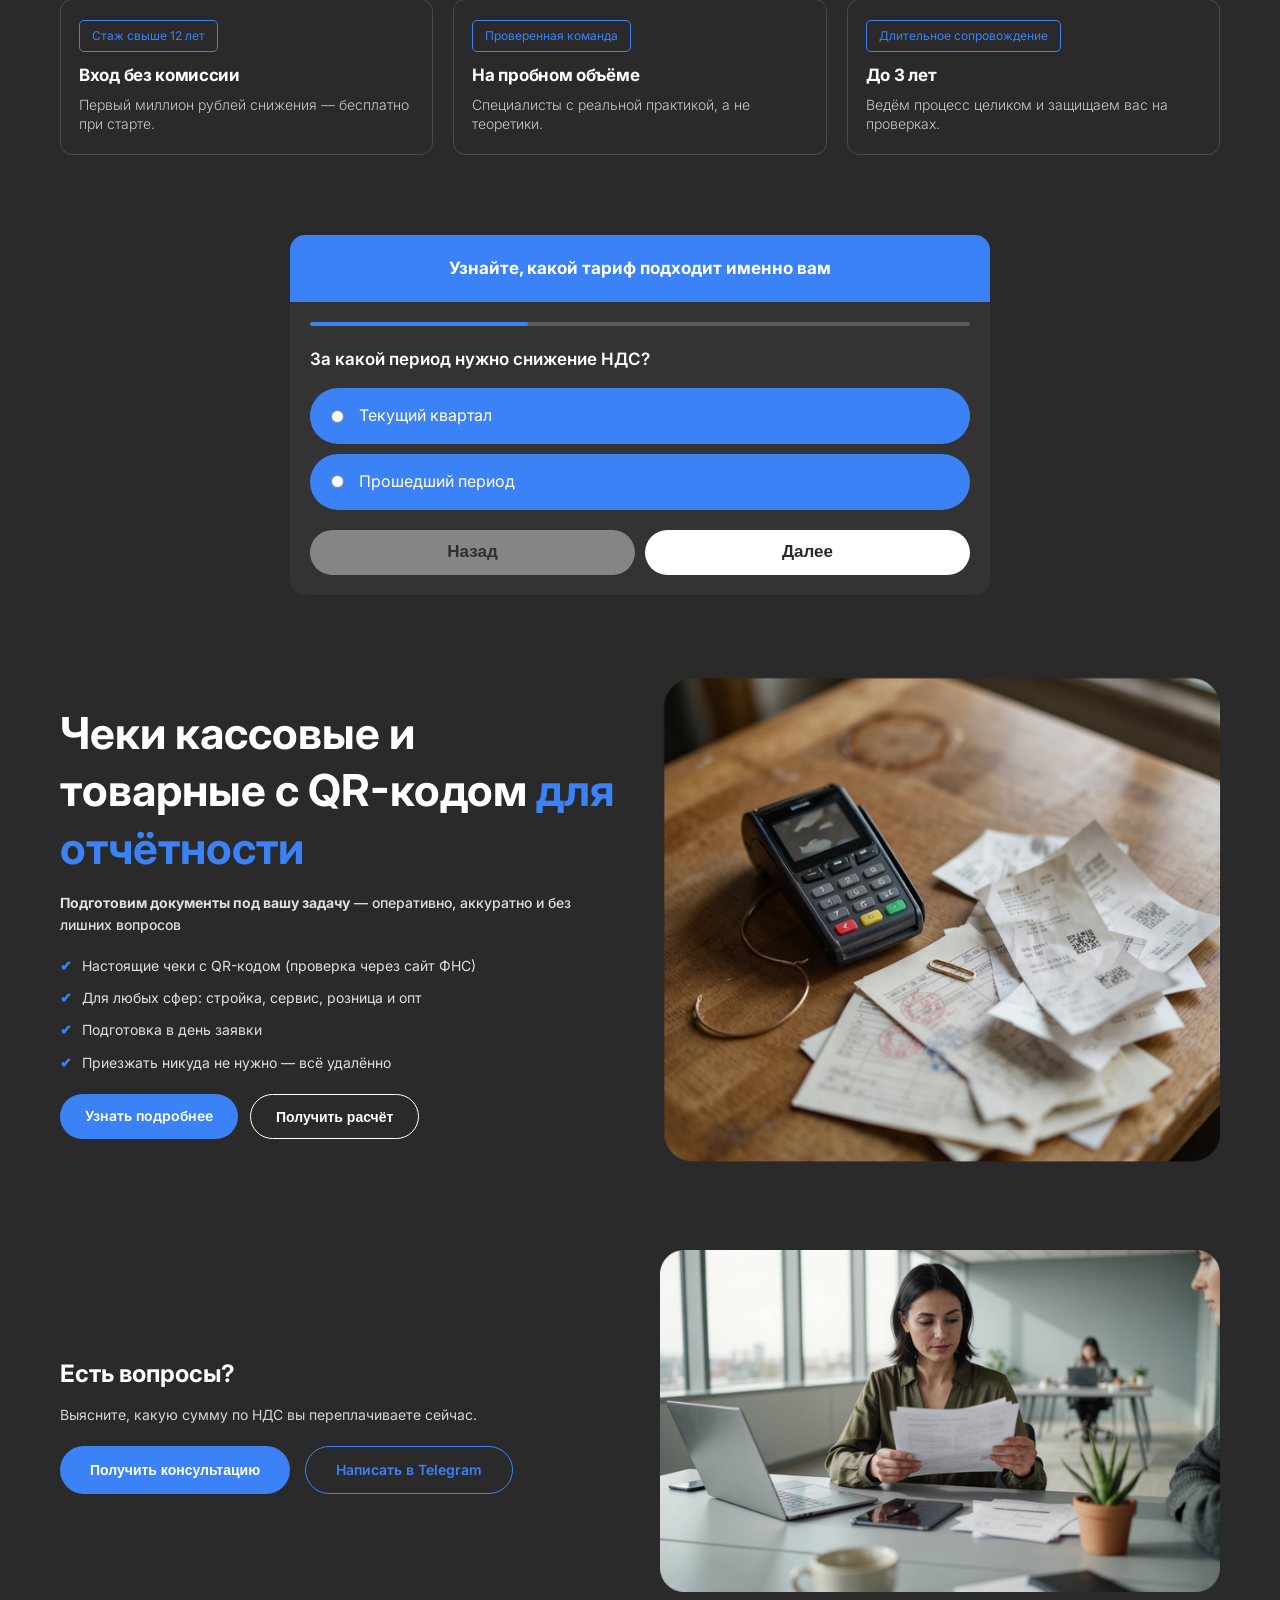
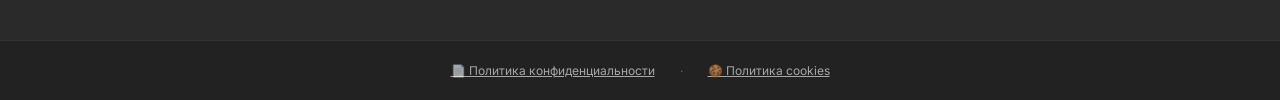
==== commit b31727ea: "Add files via upload" ====
--- a/index.html
+++ b/index.html
@@ -10,6 +10,32 @@
     <link rel="preconnect" href="https://fonts.gstatic.com" crossorigin="anonymous">
     <link href="https://fonts.googleapis.com/css2?family=Inter:wght@300;400;500;600;700;800&display=swap" rel="stylesheet">
     <style>
+        :root {
+            --fs-xs: 12px;
+            --fs-sm: 14px;
+            --fs-md: 17px;
+            --fs-lg: 24px;
+            --fs-xl: 44px;
+        }
+
+        @media (max-width: 959px) {
+            :root { --fs-xl: 40px; }
+        }
+
+        @media (max-width: 639px) {
+            :root {
+                --fs-xs: 11px;
+                --fs-sm: 13px;
+                --fs-md: 15px;
+                --fs-lg: 20px;
+                --fs-xl: 36px;
+            }
+        }
+
+        @media (max-width: 479px) {
+            :root { --fs-xl: 34px; }
+        }
+
         * { margin: 0; padding: 0; box-sizing: border-box; }
 
         body {
@@ -46,7 +72,7 @@
             display: flex;
             align-items: center;
             gap: 10px;
-            font-size: 20px;
+            font-size: var(--fs-md);
             font-weight: 700;
             color: #ffffff;
             text-decoration: none;
@@ -70,7 +96,7 @@
             border-radius: 50px;
             background: transparent;
             color: #3b82f6;
-            font-size: 15px;
+            font-size: var(--fs-md);
             font-weight: 700;
             text-decoration: none;
             transition: all 0.3s ease;
@@ -83,7 +109,7 @@
             align-items: center;
             gap: 4px;
             color: #ffffff;
-            font-size: 15px;
+            font-size: var(--fs-md);
             font-weight: 500;
             text-decoration: none;
             transition: opacity 0.3s ease;
@@ -109,14 +135,14 @@
             min-height: 80vh;
             display: flex;
             align-items: center;
-            padding: 60px 0 40px;
+            padding: 40px 0 25px;
             position: relative;
         }
 
         .hero-inner {
             display: grid;
             grid-template-columns: 1fr 1fr;
-            gap: 40px;
+            gap: 30px;
             align-items: center;
             width: 100%;
         }
@@ -124,11 +150,11 @@
         .hero-content { max-width: 550px; }
 
         .hero-title {
-            font-size: 44px;
+            font-size: var(--fs-xl);
             font-weight: 800;
             line-height: 1.25;
             letter-spacing: -0.5px;
-            margin-bottom: 25px;
+            margin-bottom: 18px;
         }
 
         .hero-title span { color: #3b82f6; }
@@ -137,7 +163,7 @@
             display: flex;
             flex-wrap: wrap;
             gap: 8px;
-            margin-bottom: 30px;
+            margin-bottom: 20px;
         }
 
         .hero-badge {
@@ -147,7 +173,7 @@
             padding: 8px 16px;
             border: 1px solid #c3c3c3;
             border-radius: 5px;
-            font-size: 17px;
+            font-size: var(--fs-md);
             color: rgba(255, 255, 255, 0.74);
         }
 
@@ -156,12 +182,12 @@
             align-items: center;
             justify-content: center;
             padding: 0 30px;
-            height: 54px;
+            height: 48px;
             background: #3b82f6;
             border: none;
             border-radius: 50px;
             color: #ffffff;
-            font-size: 19px;
+            font-size: var(--fs-md);
             font-weight: 600;
             text-decoration: none;
             cursor: pointer;
@@ -174,13 +200,13 @@
         .hero-image img { max-width: 100%; height: auto; border-radius: 12px; }
 
         /* ============ PRICING ============ */
-        .pricing { padding: 40px 0 60px; background: #2a2a2a; }
+        .pricing { padding: 30px 0 40px; background: #2a2a2a; }
 
         .pricing-subtitle {
             text-align: center;
-            font-size: 25px;
+            font-size: var(--fs-lg);
             font-weight: 700;
-            margin-bottom: 30px;
+            margin-bottom: 20px;
         }
 
         .pricing-subtitle span { color: #3b82f6; }
@@ -197,23 +223,28 @@
             display: grid;
             grid-template-columns: 1fr 1fr;
             background: #3b82f6;
-            padding: 20px 25px;
-            font-size: 14px;
+            padding: 15px 20px;
+            font-size: var(--fs-md);
             font-weight: 600;
+            text-align: center;
+        }
+
+        .pricing-header > div:first-child {
+            border-right: 1px solid rgba(255,255,255,0.3);
         }
 
         .pricing-row {
             display: grid;
             grid-template-columns: 1fr 1fr;
-            padding: 18px 25px;
+            padding: 12px 20px;
             border-top: 1px solid #444;
-            font-size: 15px;
+            font-size: var(--fs-md);
         }
 
         .pricing-row-value { text-align: right; font-weight: 600; }
 
         .pricing-footer {
-            padding: 20px 25px;
+            padding: 15px 20px;
             border-top: 1px solid #444;
             text-align: center;
         }
@@ -228,7 +259,7 @@
             border: none;
             border-radius: 30px;
             color: #ffffff;
-            font-size: 14px;
+            font-size: var(--fs-md);
             font-weight: 600;
             text-decoration: none;
             cursor: pointer;
@@ -238,13 +269,13 @@
         .pricing-btn:hover { background: #2563eb; }
 
         /* ============ WHY US ============ */
-        .why-us { padding: 60px 0; }
+        .why-us { padding: 40px 0; }
 
         .why-us-title {
-            font-size: 26px;
+            font-size: var(--fs-lg);
             font-weight: 700;
             letter-spacing: -0.5px;
-            margin-bottom: 50px;
+            margin-bottom: 35px;
             text-align: center;
             line-height: 1.3;
         }
@@ -252,14 +283,14 @@
         .why-us-grid {
             display: grid;
             grid-template-columns: repeat(3, 1fr);
-            gap: 40px 30px;
+            gap: 30px 20px;
         }
 
         .why-us-card {
             text-align: left;
             border: 1px solid rgba(255,255,255,0.15);
             border-radius: 12px;
-            padding: 25px 22px;
+            padding: 20px 18px;
             transition: border-color 0.3s ease;
         }
 
@@ -274,48 +305,48 @@
             padding: 5px 12px;
             border: 1px solid #3b82f6;
             border-radius: 5px;
-            font-size: 10px;
+            font-size: var(--fs-xs);
             color: #3b82f6;
-            margin-bottom: 12px;
+            margin-bottom: 10px;
         }
 
         .why-us-card-title {
-            font-size: 17px;
+            font-size: var(--fs-md);
             font-weight: 700;
             letter-spacing: -0.3px;
             margin-bottom: 6px;
         }
 
         .why-us-card-text {
-            font-size: 12px;
+            font-size: var(--fs-sm);
             font-weight: 300;
             line-height: 1.4;
             color: rgba(255,255,255,0.75);
         }
 
         /* ============ CHEQUES SECTION ============ */
-        .cheques { padding: 60px 0; }
+        .cheques { padding: 40px 0; }
 
         .cheques-inner {
             display: grid;
             grid-template-columns: 1fr 1fr;
-            gap: 50px;
+            gap: 40px;
             align-items: center;
         }
 
         .cheques-content h2 {
-            font-size: 40px;
+            font-size: var(--fs-xl);
             font-weight: 700;
             line-height: 1.3;
-            margin-bottom: 20px;
+            margin-bottom: 15px;
         }
 
         .cheques-content h2 span { color: #3b82f6; }
 
         .cheques-subtitle {
-            font-size: 16px;
+            font-size: var(--fs-sm);
             font-weight: 500;
-            margin-bottom: 25px;
+            margin-bottom: 18px;
             color: rgba(255,255,255,0.85);
         }
 
@@ -323,15 +354,15 @@
             list-style: none;
             display: flex;
             flex-direction: column;
-            gap: 12px;
-            margin-bottom: 30px;
+            gap: 10px;
+            margin-bottom: 20px;
         }
 
         .cheques-list li {
             display: flex;
             align-items: flex-start;
             gap: 10px;
-            font-size: 14px;
+            font-size: var(--fs-sm);
             color: rgba(255,255,255,0.85);
         }
 
@@ -358,7 +389,7 @@
             border: none;
             border-radius: 50px;
             color: #ffffff;
-            font-size: 14px;
+            font-size: var(--fs-sm);
             font-weight: 600;
             text-decoration: none;
             cursor: pointer;
@@ -377,7 +408,7 @@
             border: 1px solid #fff;
             border-radius: 50px;
             color: #ffffff;
-            font-size: 14px;
+            font-size: var(--fs-sm);
             font-weight: 600;
             text-decoration: none;
             cursor: pointer;
@@ -393,7 +424,7 @@
         }
 
         /* ============ QUIZ ============ */
-        .quiz { padding: 60px 0; }
+        .quiz { padding: 40px 0; }
 
         .quiz-container {
             max-width: 700px;
@@ -403,20 +434,20 @@
         }
 
         .quiz-header {
-            padding: 25px 30px;
+            padding: 20px 25px;
             background: #3b82f6;
             text-align: center;
         }
 
-        .quiz-header-title { font-size: 18px; font-weight: 700; color: #fff; }
-
-        .quiz-content { padding: 30px; background: #333; }
+        .quiz-header-title { font-size: var(--fs-md); font-weight: 700; color: #fff; }
+
+        .quiz-content { padding: 20px; background: #333; }
 
         .quiz-progress {
             height: 4px;
             background: rgba(255, 255, 255, 0.2);
             border-radius: 2px;
-            margin-bottom: 30px;
+            margin-bottom: 20px;
             overflow: hidden;
         }
 
@@ -431,7 +462,7 @@
         .quiz-step { display: none; }
         .quiz-step.active { display: block; }
 
-        .quiz-question { font-size: 16px; font-weight: 600; margin-bottom: 20px; }
+        .quiz-question { font-size: var(--fs-md); font-weight: 600; margin-bottom: 15px; }
 
         .quiz-options { display: flex; flex-direction: column; gap: 10px; }
 
@@ -449,9 +480,9 @@
         .quiz-option:hover { background: #2563eb; }
 
         .quiz-option input[type="radio"] { margin-right: 15px; accent-color: #fff; }
-        .quiz-option label { cursor: pointer; flex: 1; font-size: 14px; }
-
-        .quiz-nav { display: flex; justify-content: space-between; margin-top: 25px; gap: 10px; }
+        .quiz-option label { cursor: pointer; flex: 1; font-size: var(--fs-md); }
+
+        .quiz-nav { display: flex; justify-content: space-between; margin-top: 20px; gap: 10px; }
 
         .quiz-btn {
             flex: 1;
@@ -464,7 +495,7 @@
             border: none;
             border-radius: 50px;
             color: #2a2a2a;
-            font-size: 14px;
+            font-size: var(--fs-md);
             font-weight: 600;
             cursor: pointer;
             transition: background 0.3s ease;
@@ -473,7 +504,7 @@
         .quiz-btn:hover { background: #f0f0f0; }
         .quiz-btn:disabled { opacity: 0.4; cursor: not-allowed; }
 
-        .quiz-contact-methods { display: flex; gap: 10px; margin-bottom: 15px; }
+        .quiz-contact-methods { display: flex; gap: 10px; margin-bottom: 12px; }
 
         .quiz-contact-method {
             flex: 1;
@@ -499,8 +530,8 @@
             border: 1px solid #555;
             border-radius: 50px;
             color: #ffffff;
-            font-size: 14px;
-            margin-bottom: 12px;
+            font-size: var(--fs-sm);
+            margin-bottom: 10px;
             font-family: inherit;
         }
 
@@ -514,7 +545,7 @@
             border: none;
             border-radius: 50px;
             color: #fff;
-            font-size: 15px;
+            font-size: var(--fs-sm);
             font-weight: 600;
             cursor: pointer;
             transition: background 0.3s ease;
@@ -531,26 +562,26 @@
 
         /* ============ CTA BOTTOM ============ */
         .cta-bottom {
-            padding: 60px 0;
+            padding: 40px 0;
         }
 
         .cta-bottom-inner {
             display: grid;
             grid-template-columns: 1fr 1fr;
-            gap: 50px;
+            gap: 40px;
             align-items: center;
         }
 
         .cta-bottom-content h2 {
-            font-size: 24px;
+            font-size: var(--fs-lg);
             font-weight: 700;
             margin-bottom: 10px;
         }
 
         .cta-bottom-subtitle {
-            font-size: 16px;
+            font-size: var(--fs-sm);
             color: rgba(255,255,255,0.8);
-            margin-bottom: 30px;
+            margin-bottom: 20px;
         }
 
         .cta-bottom-btns {
@@ -570,12 +601,12 @@
             align-items: center;
             justify-content: center;
             padding: 0 30px;
-            height: 54px;
+            height: 48px;
             background: #3b82f6;
             border: none;
             border-radius: 50px;
             color: #fff;
-            font-size: 14px;
+            font-size: var(--fs-sm);
             font-weight: 600;
             text-decoration: none;
             cursor: pointer;
@@ -589,12 +620,12 @@
             align-items: center;
             justify-content: center;
             padding: 0 30px;
-            height: 54px;
+            height: 48px;
             background: transparent;
             border: 1px solid #3b82f6;
             border-radius: 50px;
             color: #3b82f6;
-            font-size: 14px;
+            font-size: var(--fs-sm);
             font-weight: 600;
             text-decoration: none;
             cursor: pointer;
@@ -614,7 +645,7 @@
             display: flex;
             justify-content: center;
             gap: 25px;
-            font-size: 13px;
+            font-size: var(--fs-xs);
             flex-wrap: wrap;
         }
 
@@ -637,7 +668,7 @@
             color: #ffffff;
             border: none;
             border-radius: 50%;
-            font-size: 22px;
+            font-size: var(--fs-lg);
             cursor: pointer;
             display: flex;
             align-items: center;
@@ -689,7 +720,7 @@
             border-radius: 15px;
             max-width: 500px;
             width: 90%;
-            padding: 40px;
+            padding: 30px;
             position: relative;
         }
 
@@ -702,16 +733,16 @@
             background: none;
             border: none;
             cursor: pointer;
-            font-size: 24px;
+            font-size: var(--fs-lg);
             color: #333;
         }
 
         .popup-title {
-            font-size: 22px;
+            font-size: var(--fs-lg);
             font-weight: 700;
             color: #2a2a2a;
             text-align: center;
-            margin-bottom: 25px;
+            margin-bottom: 20px;
         }
 
         .popup-form { display: flex; flex-direction: column; gap: 12px; }
@@ -722,7 +753,7 @@
             border-radius: 7px;
             background: #f6f6f6;
             color: #000;
-            font-size: 14px;
+            font-size: var(--fs-sm);
             font-family: inherit;
         }
 
@@ -732,7 +763,7 @@
             display: flex;
             align-items: flex-start;
             gap: 10px;
-            font-size: 12px;
+            font-size: var(--fs-xs);
             color: #666;
         }
 
@@ -744,7 +775,7 @@
             border: none;
             border-radius: 50px;
             color: #fff;
-            font-size: 15px;
+            font-size: var(--fs-sm);
             font-weight: 600;
             cursor: pointer;
             transition: background 0.3s ease;
@@ -771,7 +802,7 @@
             max-width: 320px;
             box-shadow: 0 5px 20px rgba(0,0,0,0.4);
             z-index: 500;
-            font-size: 13px;
+            font-size: var(--fs-xs);
             line-height: 1.5;
         }
 
@@ -786,16 +817,61 @@
             border: none;
             border-radius: 20px;
             color: #fff;
-            font-size: 13px;
+            font-size: var(--fs-xs);
             cursor: pointer;
             font-family: inherit;
         }
+
+        /* ============ MOBILE FLOATING PANEL ============ */
+        .mobile-panel {
+            display: none;
+            position: fixed;
+            bottom: 0;
+            left: 0;
+            right: 0;
+            background: #2a2a2a;
+            border-top: 1px solid #3b82f6;
+            padding: 12px 15px;
+            padding-bottom: calc(12px + env(safe-area-inset-bottom));
+            z-index: 998;
+            gap: 10px;
+        }
+
+        .mobile-panel-btn {
+            flex: 1;
+            display: flex;
+            align-items: center;
+            justify-content: center;
+            height: 48px;
+            border-radius: 50px;
+            font-size: var(--fs-sm);
+            font-weight: 600;
+            text-decoration: none;
+            cursor: pointer;
+            transition: all 0.3s ease;
+            border: none;
+            font-family: inherit;
+        }
+
+        .mobile-panel-btn-primary {
+            background: #3b82f6;
+            color: #fff;
+        }
+
+        .mobile-panel-btn-primary:hover { background: #2563eb; }
+
+        .mobile-panel-btn-secondary {
+            background: transparent;
+            border: 1px solid #3b82f6;
+            color: #3b82f6;
+        }
+
+        .mobile-panel-btn-secondary:hover { background: #3b82f6; color: #fff; }
 
         /* ============ RESPONSIVE ============ */
         @media (max-width: 959px) {
-            .hero-inner, .cheques-inner { grid-template-columns: 1fr; }
+            .hero-inner, .cheques-inner { grid-template-columns: 1fr; gap: 20px; }
             .hero-content { max-width: 100%; text-align: center; }
-            .hero-title { font-size: 40px; }
             .hero-badges { justify-content: center; }
             .hero-image { order: -1; margin-bottom: 20px; }
             .hero-image img { max-width: 400px; }
@@ -806,28 +882,48 @@
             .cta-bottom-btns { justify-content: center; }
             .cta-bottom-image { order: -1; text-align: center; margin-bottom: 20px; }
             .cta-bottom-image img { max-width: 400px; }
+            .hero { min-height: auto; padding: 30px 0 20px; }
+            .why-us, .cheques, .quiz, .cta-bottom { padding: 30px 0; }
+            .pricing { padding: 25px 0 30px; }
         }
 
         @media (max-width: 639px) {
-            .hero-title { font-size: 36px; }
-            .hero-cta { width: 100%; }
-            .why-us-grid { grid-template-columns: 1fr; }
-            .header-inner { flex-direction: column; align-items: flex-start; }
+            .hero-cta { width: 100%; height: 48px; }
+            .why-us-grid { grid-template-columns: 1fr; gap: 20px; }
+            .header-inner { flex-direction: column; align-items: flex-start; gap: 10px; }
             .header-right { width: 100%; flex-wrap: wrap; gap: 10px; }
             .pricing-header, .pricing-row { grid-template-columns: 1fr; gap: 5px; }
+            .pricing-header > div:first-child { border-right: none; }
             .pricing-row-value { text-align: left; }
             .cheques-btns { flex-direction: column; }
-            .cheques-btns a { width: 100%; text-align: center; }
+            .cheques-btns a, .cheques-btns button { width: 100%; text-align: center; height: 48px; }
             .quiz-contact-methods { flex-direction: column; }
+            .cta-btn-blue, .cta-btn-outline { width: 100%; height: 48px; }
+            .pricing-btn { width: 100%; height: 48px; }
+            .hero { padding: 20px 0 15px; }
+            .why-us, .cheques, .quiz, .cta-bottom { padding: 25px 0; }
+            .pricing { padding: 20px 0 25px; }
+            .why-us-title { margin-bottom: 25px; }
+            .why-us-card { padding: 18px 15px; }
+            .popup-container { padding: 20px; }
+            .popup-title { margin-bottom: 15px; }
+            .mobile-panel { display: flex; }
+            body { padding-bottom: 80px; }
+            .scroll-top { bottom: 90px; }
         }
 
         @media (max-width: 479px) {
-            .hero-title { font-size: 34px; }
             .hero-badges { flex-direction: column; }
             .container { padding: 0 15px; }
             .cookie-banner { left: 15px; right: 15px; bottom: 15px; max-width: none; }
-            .scroll-top { bottom: 20px; right: 20px; width: 44px; height: 44px; }
+            .scroll-top { bottom: 90px; right: 15px; width: 44px; height: 44px; }
             .scroll-top svg { width: 18px; height: 18px; }
+            .header-logo { font-size: 15px; }
+            .header-logo img { width: 32px; height: 32px; }
+            .header-email { font-size: 13px; }
+            .header-email img { width: 18px; height: 18px; }
+            .header-telegram { width: 26px; height: 26px; }
+            .header-cheques { height: 32px; font-size: 13px; padding: 0 15px; }
         }
     </style>
 </head>
@@ -881,11 +977,11 @@
     <section class="pricing">
         <div class="container">
             <h2 class="pricing-subtitle">Понятные тарифы — <span>оплата с фактической экономии</span></h2>
-            <p style="text-align:center;font-size:13px;color:rgba(255,255,255,0.6);margin-bottom:25px;">Без авансов, оплата только с результата.</p>
+            <p style="text-align:center;font-size:var(--fs-md);color:rgba(255,255,255,0.6);margin-bottom:18px;">Без авансов, оплата только с результата.</p>
             <div class="pricing-table">
                 <div class="pricing-header">
-                    <div>Оборот<br><small style="font-weight:400;font-size:12px;">(НДС к снижению)</small></div>
-                    <div>Базовый тариф<br><small style="font-weight:400;font-size:12px;">Снижение по текущим периодам</small></div>
+                    <div>Оборот<br><small style="font-weight:400;font-size:var(--fs-md);">(НДС к снижению)</small></div>
+                    <div>Базовый тариф<br><small style="font-weight:400;font-size:var(--fs-md);">Снижение по текущим периодам</small></div>
                 </div>
                 <div class="pricing-row">
                     <div class="pricing-row-title">0–15 млн ₽</div>
@@ -989,14 +1085,14 @@
                     <!-- Шаг 3 -->
                     <div class="quiz-step" id="step3">
                         <h3 class="quiz-question">Финальный шаг</h3>
-                        <p style="margin-bottom:15px;font-size:14px;color:rgba(255,255,255,0.7);">Выберите способ связи:</p>
+                        <p style="margin-bottom:15px;font-size:var(--fs-sm);color:rgba(255,255,255,0.7);">Выберите способ связи:</p>
                         <div class="quiz-contact-methods">
                             <label class="quiz-contact-method"><input type="radio" name="contact-type" value="phone" checked><img src="images/phone.png" alt="Телефон"><span>Телефон</span></label>
                             <label class="quiz-contact-method"><input type="radio" name="contact-type" value="telegram"><img src="images/telegram.png" alt="Telegram"><span>Telegram</span></label>
                         </div>
                         <input type="tel" class="quiz-input" placeholder="+7 (___) ___-__-__" aria-label="Телефон">
                         <input type="email" class="quiz-input" placeholder="Напишите ваш email" aria-label="Email">
-                        <label style="display:flex;align-items:flex-start;gap:8px;margin-bottom:15px;font-size:12px;color:rgba(255,255,255,0.6);">
+                        <label style="display:flex;align-items:flex-start;gap:8px;margin-bottom:12px;font-size:var(--fs-xs);color:rgba(255,255,255,0.6);">
                             <input type="checkbox" id="quizConsent" style="margin-top:2px;">
                             <span>Я согласен с <a href="privacy.html" target="_blank" rel="noopener noreferrer" style="color:#3b82f6;text-decoration:underline;" onclick="event.stopPropagation();">политикой конфиденциальности</a></span>
                         </label>
@@ -1091,6 +1187,12 @@
         </div>
     </div>
 
+    <!-- ============ MOBILE FLOATING PANEL ============ -->
+    <div class="mobile-panel">
+        <a href="tel:+78001234567" class="mobile-panel-btn mobile-panel-btn-secondary">📞 Позвонить</a>
+        <button type="button" class="mobile-panel-btn mobile-panel-btn-primary" onclick="openPopup()">Заявка</button>
+    </div>
+
     <!-- ============ SCROLL TO TOP BUTTON ============ -->
     <button type="button" class="scroll-top" id="scrollTop" aria-label="Наверх" title="Наверх">
         <svg viewBox="0 0 24 24" aria-hidden="true">
@@ -1178,4 +1280,4 @@
         });
     </script>
 </body>
-</html>+</html>
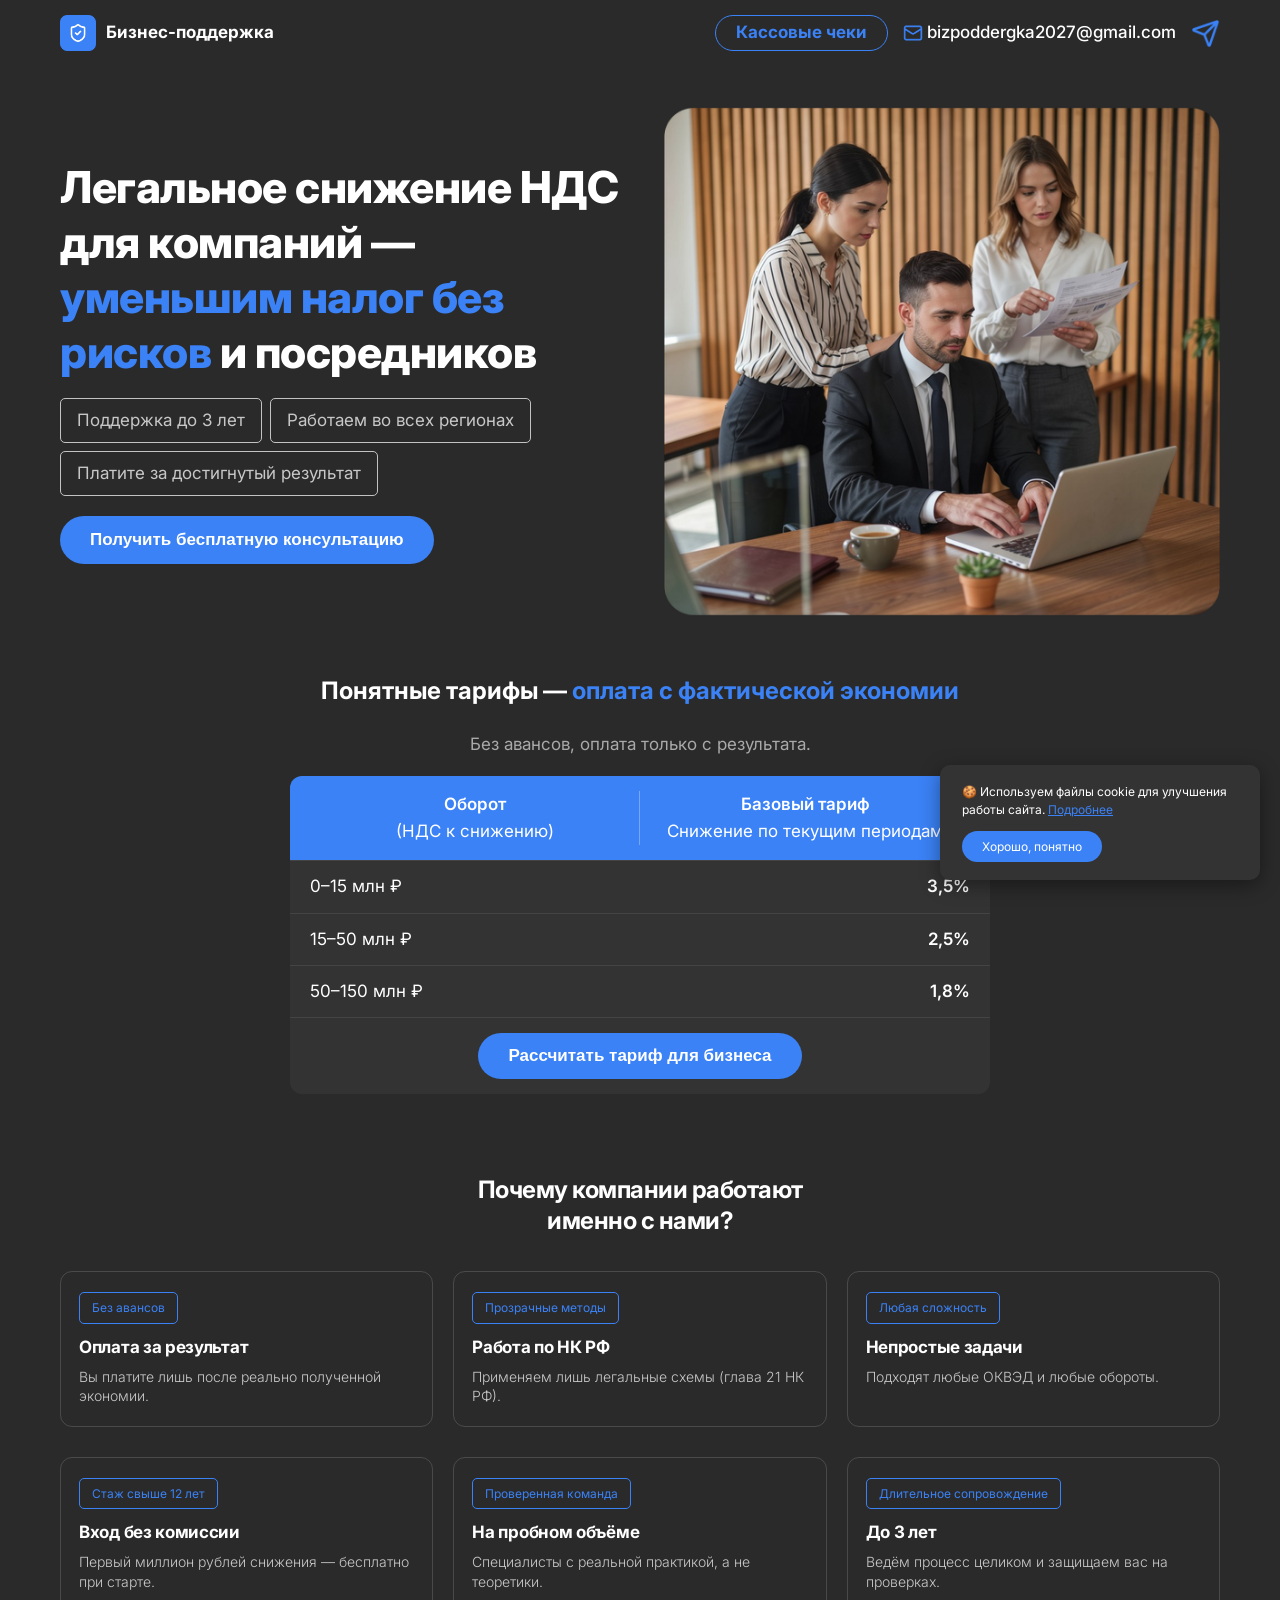
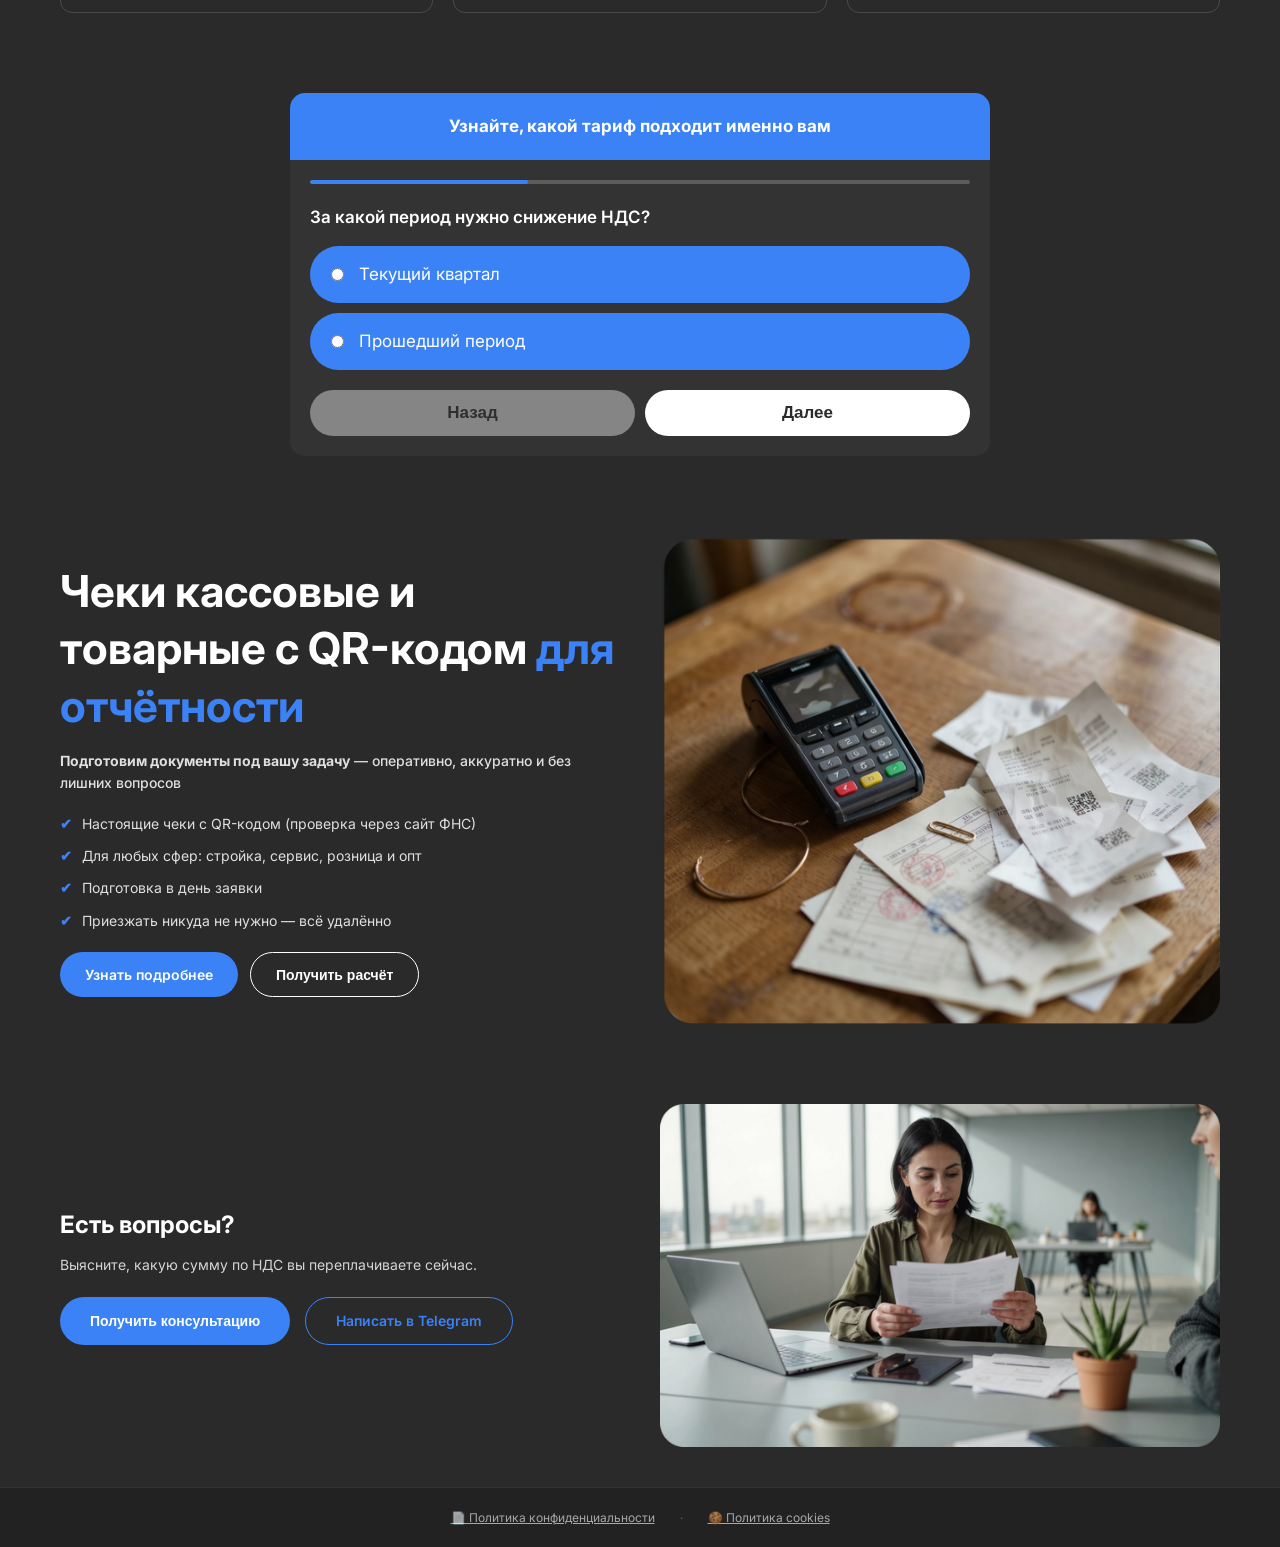
==== commit 55255c4f: "Add files via upload" ====
--- a/index.html
+++ b/index.html
@@ -2,7 +2,7 @@
 <html lang="ru">
 <head>
     <meta charset="UTF-8">
-    <meta name="viewport" content="width=device-width, initial-scale=1.0">
+    <meta name="viewport" content="width=device-width, initial-scale=1.0, viewport-fit=cover">
     <title>Законная оптимизация НДС для бизнеса — снизим налог без риска и посредников</title>
     <meta name="description" content="Получите бесплатный гайд «НДС 2026: что ФНС проверяет в первую очередь». Гарантия до 3 лет. Работаем по всей России. Оплата по факту результата">
     <link rel="icon" type="image/png" sizes="32x32" href="images/logo_ikonka.png">
@@ -38,12 +38,19 @@
 
         * { margin: 0; padding: 0; box-sizing: border-box; }
 
+        /* ГЛОБАЛЬНО: overflow-x на html+body, отключение авто-текст-сайза в iOS */
+        html, body {
+            overflow-x: hidden;
+            width: 100%;
+            -webkit-text-size-adjust: 100%;
+            text-size-adjust: 100%;
+        }
+
         body {
             font-family: 'Inter', Arial, sans-serif;
             background: #2a2a2a;
             color: #ffffff;
             line-height: 1.6;
-            overflow-x: hidden;
         }
 
         .container {
@@ -76,14 +83,18 @@
             font-weight: 700;
             color: #ffffff;
             text-decoration: none;
-        }
-
-        .header-logo img { width: 36px; height: 36px; }
+            min-width: 0;
+            flex-shrink: 0;
+        }
+
+        .header-logo img { width: 36px; height: 36px; flex-shrink: 0; }
+        .header-logo span { white-space: nowrap; }
 
         .header-right {
             display: flex;
             align-items: center;
             gap: 15px;
+            min-width: 0;
         }
 
         .header-cheques {
@@ -100,6 +111,8 @@
             font-weight: 700;
             text-decoration: none;
             transition: all 0.3s ease;
+            white-space: nowrap;
+            flex-shrink: 0;
         }
 
         .header-cheques:hover { background: #3b82f6; color: #fff; }
@@ -113,10 +126,17 @@
             font-weight: 500;
             text-decoration: none;
             transition: opacity 0.3s ease;
+            min-width: 0;
+        }
+
+        .header-email span {
+            overflow-wrap: anywhere;
+            word-break: break-word;
+            min-width: 0;
         }
 
         .header-email:hover { opacity: 0.7; }
-        .header-email img { width: 20px; height: 20px; }
+        .header-email img { width: 20px; height: 20px; flex-shrink: 0; }
 
         .header-telegram {
             display: inline-flex;
@@ -125,6 +145,7 @@
             width: 29px;
             height: 29px;
             transition: transform 0.3s ease;
+            flex-shrink: 0;
         }
 
         .header-telegram:hover { transform: scale(1.1); }
@@ -132,7 +153,7 @@
 
         /* ============ HERO ============ */
         .hero {
-            min-height: 80vh;
+            min-height: auto;
             display: flex;
             align-items: center;
             padding: 40px 0 25px;
@@ -147,7 +168,7 @@
             width: 100%;
         }
 
-        .hero-content { max-width: 550px; }
+        .hero-content { max-width: 100%; min-width: 0; }
 
         .hero-title {
             font-size: var(--fs-xl);
@@ -175,14 +196,17 @@
             border-radius: 5px;
             font-size: var(--fs-md);
             color: rgba(255, 255, 255, 0.74);
-        }
-
+            text-align: center;
+        }
+
+        /* Кнопки: авто-высота и перенос текста */
         .hero-cta {
             display: inline-flex;
             align-items: center;
             justify-content: center;
-            padding: 0 30px;
-            height: 48px;
+            padding: 12px 30px;
+            min-height: 48px;
+            height: auto;
             background: #3b82f6;
             border: none;
             border-radius: 50px;
@@ -192,12 +216,29 @@
             text-decoration: none;
             cursor: pointer;
             transition: all 0.3s ease;
+            line-height: 1.3;
+            text-align: center;
+            white-space: normal;
         }
 
         .hero-cta:hover { background: #2563eb; transform: translateY(-2px); }
 
-        .hero-image { display: flex; justify-content: center; align-items: center; }
-        .hero-image img { max-width: 100%; height: auto; border-radius: 12px; }
+        .hero-image {
+            display: flex;
+            justify-content: center;
+            align-items: center;
+            width: 100%;
+            max-width: 100%;
+            min-width: 0;
+            overflow: hidden;
+        }
+        .hero-image img {
+            max-width: 100%;
+            width: 100%;
+            height: auto;
+            border-radius: 12px;
+            display: block;
+        }
 
         /* ============ PRICING ============ */
         .pricing { padding: 30px 0 40px; background: #2a2a2a; }
@@ -253,8 +294,9 @@
             display: inline-flex;
             align-items: center;
             justify-content: center;
-            padding: 0 30px;
-            height: 45px;
+            padding: 12px 30px;
+            min-height: 45px;
+            height: auto;
             background: #3b82f6;
             border: none;
             border-radius: 30px;
@@ -264,6 +306,9 @@
             text-decoration: none;
             cursor: pointer;
             transition: background 0.3s ease;
+            line-height: 1.3;
+            white-space: normal;
+            text-align: center;
         }
 
         .pricing-btn:hover { background: #2563eb; }
@@ -294,9 +339,7 @@
             transition: border-color 0.3s ease;
         }
 
-        .why-us-card:hover {
-            border-color: #3b82f6;
-        }
+        .why-us-card:hover { border-color: #3b82f6; }
 
         .why-us-badge {
             display: inline-flex;
@@ -324,7 +367,7 @@
             color: rgba(255,255,255,0.75);
         }
 
-        /* ============ CHEQUES SECTION ============ */
+        /* ============ CHEQUES ============ */
         .cheques { padding: 40px 0; }
 
         .cheques-inner {
@@ -333,6 +376,8 @@
             gap: 40px;
             align-items: center;
         }
+
+        .cheques-content { min-width: 0; }
 
         .cheques-content h2 {
             font-size: var(--fs-xl);
@@ -383,8 +428,9 @@
             display: inline-flex;
             align-items: center;
             justify-content: center;
-            padding: 0 25px;
-            height: 45px;
+            padding: 12px 25px;
+            min-height: 45px;
+            height: auto;
             background: #3b82f6;
             border: none;
             border-radius: 50px;
@@ -394,6 +440,9 @@
             text-decoration: none;
             cursor: pointer;
             transition: background 0.3s ease;
+            line-height: 1.3;
+            white-space: normal;
+            text-align: center;
         }
 
         .cheques-btn-primary:hover { background: #2563eb; }
@@ -402,8 +451,9 @@
             display: inline-flex;
             align-items: center;
             justify-content: center;
-            padding: 0 25px;
-            height: 45px;
+            padding: 12px 25px;
+            min-height: 45px;
+            height: auto;
             background: transparent;
             border: 1px solid #fff;
             border-radius: 50px;
@@ -413,14 +463,27 @@
             text-decoration: none;
             cursor: pointer;
             transition: all 0.3s ease;
+            line-height: 1.3;
+            white-space: normal;
+            text-align: center;
         }
 
         .cheques-btn-secondary:hover { background: rgba(255,255,255,0.1); }
 
+        .cheques-image {
+            width: 100%;
+            max-width: 100%;
+            min-width: 0;
+            overflow: hidden;
+            display: flex;
+            justify-content: center;
+        }
         .cheques-image img {
             max-width: 100%;
+            width: 100%;
             height: auto;
             border-radius: 12px;
+            display: block;
         }
 
         /* ============ QUIZ ============ */
@@ -479,8 +542,15 @@
 
         .quiz-option:hover { background: #2563eb; }
 
-        .quiz-option input[type="radio"] { margin-right: 15px; accent-color: #fff; }
-        .quiz-option label { cursor: pointer; flex: 1; font-size: var(--fs-md); }
+        .quiz-option input[type="radio"] { margin-right: 15px; accent-color: #fff; flex-shrink: 0; }
+
+        /* ИСПРАВЛЕНО: раньше был .quiz-option label — такого элемента нет */
+        .quiz-option span {
+            cursor: pointer;
+            flex: 1;
+            font-size: var(--fs-md);
+            min-width: 0;
+        }
 
         .quiz-nav { display: flex; justify-content: space-between; margin-top: 20px; gap: 10px; }
 
@@ -489,8 +559,9 @@
             display: inline-flex;
             align-items: center;
             justify-content: center;
-            padding: 0 20px;
-            height: 45px;
+            padding: 12px 20px;
+            min-height: 45px;
+            height: auto;
             background: #fff;
             border: none;
             border-radius: 50px;
@@ -499,6 +570,9 @@
             font-weight: 600;
             cursor: pointer;
             transition: background 0.3s ease;
+            line-height: 1.3;
+            white-space: normal;
+            text-align: center;
         }
 
         .quiz-btn:hover { background: #f0f0f0; }
@@ -517,11 +591,13 @@
             cursor: pointer;
             transition: all 0.3s ease;
             background: #2a2a2a;
+            min-width: 0;
         }
 
         .quiz-contact-method:hover { background: #444; }
-        .quiz-contact-method input[type="radio"] { margin-right: 6px; }
-        .quiz-contact-method img { width: 18px; height: 18px; object-fit: contain; }
+        .quiz-contact-method input[type="radio"] { margin-right: 6px; flex-shrink: 0; }
+        .quiz-contact-method img { width: 18px; height: 18px; object-fit: contain; flex-shrink: 0; }
+        .quiz-contact-method span { min-width: 0; }
 
         .quiz-input {
             width: 100%;
@@ -530,7 +606,7 @@
             border: 1px solid #555;
             border-radius: 50px;
             color: #ffffff;
-            font-size: var(--fs-sm);
+            font-size: 16px; /* ВАЖНО: 16px — чтобы iOS не зумил при фокусе */
             margin-bottom: 10px;
             font-family: inherit;
         }
@@ -541,6 +617,8 @@
         .quiz-submit {
             width: 100%;
             padding: 15px;
+            min-height: 48px;
+            height: auto;
             background: #3b82f6;
             border: none;
             border-radius: 50px;
@@ -550,6 +628,8 @@
             cursor: pointer;
             transition: background 0.3s ease;
             font-family: inherit;
+            line-height: 1.3;
+            white-space: normal;
         }
 
         .quiz-submit:hover { background: #2563eb; }
@@ -561,9 +641,7 @@
         }
 
         /* ============ CTA BOTTOM ============ */
-        .cta-bottom {
-            padding: 40px 0;
-        }
+        .cta-bottom { padding: 40px 0; }
 
         .cta-bottom-inner {
             display: grid;
@@ -572,6 +650,8 @@
             align-items: center;
         }
 
+        .cta-bottom-content { min-width: 0; }
+
         .cta-bottom-content h2 {
             font-size: var(--fs-lg);
             font-weight: 700;
@@ -590,18 +670,29 @@
             flex-wrap: wrap;
         }
 
+        .cta-bottom-image {
+            width: 100%;
+            max-width: 100%;
+            min-width: 0;
+            overflow: hidden;
+            display: flex;
+            justify-content: center;
+        }
         .cta-bottom-image img {
             max-width: 100%;
+            width: 100%;
             height: auto;
             border-radius: 12px;
+            display: block;
         }
 
         .cta-btn-blue {
             display: inline-flex;
             align-items: center;
             justify-content: center;
-            padding: 0 30px;
-            height: 48px;
+            padding: 12px 30px;
+            min-height: 48px;
+            height: auto;
             background: #3b82f6;
             border: none;
             border-radius: 50px;
@@ -611,6 +702,9 @@
             text-decoration: none;
             cursor: pointer;
             transition: all 0.3s ease;
+            line-height: 1.3;
+            white-space: normal;
+            text-align: center;
         }
 
         .cta-btn-blue:hover { background: #2563eb; transform: translateY(-2px); }
@@ -619,8 +713,9 @@
             display: inline-flex;
             align-items: center;
             justify-content: center;
-            padding: 0 30px;
-            height: 48px;
+            padding: 12px 30px;
+            min-height: 48px;
+            height: auto;
             background: transparent;
             border: 1px solid #3b82f6;
             border-radius: 50px;
@@ -630,6 +725,9 @@
             text-decoration: none;
             cursor: pointer;
             transition: all 0.3s ease;
+            line-height: 1.3;
+            white-space: normal;
+            text-align: center;
         }
 
         .cta-btn-outline:hover { background: #3b82f6; color: #fff; }
@@ -711,6 +809,7 @@
             z-index: 1000;
             align-items: center;
             justify-content: center;
+            padding: 15px; /* отступы по краям — чтобы контейнер не касался краёв */
         }
 
         .popup.active { display: flex; }
@@ -719,9 +818,12 @@
             background: #ffffff;
             border-radius: 15px;
             max-width: 500px;
-            width: 90%;
+            width: 100%;
             padding: 30px;
             position: relative;
+            max-height: 90vh; /* ИСПРАВЛЕНО: прокрутка при нехватке места/клавиатуре */
+            overflow-y: auto;
+            margin: auto;
         }
 
         .popup-close {
@@ -735,6 +837,8 @@
             cursor: pointer;
             font-size: var(--fs-lg);
             color: #333;
+            line-height: 1;
+            z-index: 1;
         }
 
         .popup-title {
@@ -743,9 +847,34 @@
             color: #2a2a2a;
             text-align: center;
             margin-bottom: 20px;
+            padding-right: 20px;
         }
 
         .popup-form { display: flex; flex-direction: column; gap: 12px; }
+
+        /* ИСПРАВЛЕНО: раньше были inline-стили, из-за которых блок не переносился */
+        .popup-contact-methods {
+            display: flex;
+            gap: 10px;
+            margin-bottom: 5px;
+            flex-wrap: wrap;
+        }
+
+        .popup-contact-methods .quiz-contact-method {
+            flex: 1 1 calc(50% - 5px);
+            min-width: 0;
+            background: #f6f6f6;
+            border-color: #eee;
+            color: #000;
+        }
+
+        .popup-contact-methods .quiz-contact-method:hover { background: #ededed; }
+
+        .popup-contact-methods .quiz-contact-method span {
+            overflow: hidden;
+            text-overflow: ellipsis;
+            white-space: nowrap;
+        }
 
         .popup-input {
             padding: 14px 20px;
@@ -753,8 +882,9 @@
             border-radius: 7px;
             background: #f6f6f6;
             color: #000;
-            font-size: var(--fs-sm);
+            font-size: 16px; /* ВАЖНО: iOS не зумит */
             font-family: inherit;
+            width: 100%;
         }
 
         .popup-input::placeholder { color: rgba(0, 0, 0, 0.5); }
@@ -767,10 +897,12 @@
             color: #666;
         }
 
-        .popup-checkbox input { margin-top: 2px; }
+        .popup-checkbox input { margin-top: 2px; flex-shrink: 0; }
 
         .popup-submit {
             padding: 15px;
+            min-height: 48px;
+            height: auto;
             background: #3b82f6;
             border: none;
             border-radius: 50px;
@@ -781,6 +913,8 @@
             transition: background 0.3s ease;
             font-family: inherit;
             margin-top: 10px;
+            line-height: 1.3;
+            white-space: normal;
         }
 
         .popup-submit:hover { background: #2563eb; }
@@ -800,6 +934,7 @@
             border-radius: 10px;
             padding: 18px 22px;
             max-width: 320px;
+            width: calc(100% - 40px);
             box-shadow: 0 5px 20px rgba(0,0,0,0.4);
             z-index: 500;
             font-size: var(--fs-xs);
@@ -835,6 +970,7 @@
             padding-bottom: calc(12px + env(safe-area-inset-bottom));
             z-index: 998;
             gap: 10px;
+            box-shadow: 0 -4px 20px rgba(0,0,0,0.3);
         }
 
         .mobile-panel-btn {
@@ -842,7 +978,8 @@
             display: flex;
             align-items: center;
             justify-content: center;
-            height: 48px;
+            min-height: 48px;
+            padding: 10px;
             border-radius: 50px;
             font-size: var(--fs-sm);
             font-weight: 600;
@@ -851,6 +988,7 @@
             transition: all 0.3s ease;
             border: none;
             font-family: inherit;
+            line-height: 1.2;
         }
 
         .mobile-panel-btn-primary {
@@ -870,36 +1008,60 @@
 
         /* ============ RESPONSIVE ============ */
         @media (max-width: 959px) {
-            .hero-inner, .cheques-inner { grid-template-columns: 1fr; gap: 20px; }
-            .hero-content { max-width: 100%; text-align: center; }
+            .hero-inner, .cheques-inner, .cta-bottom-inner { grid-template-columns: 1fr; gap: 20px; }
+            .hero-content, .cheques-content, .cta-bottom-content { max-width: 100%; text-align: center; min-width: 0; }
             .hero-badges { justify-content: center; }
-            .hero-image { order: -1; margin-bottom: 20px; }
-            .hero-image img { max-width: 400px; }
+            .hero-image { order: -1; margin-bottom: 20px; width: 100%; min-width: 0; }
+            .hero-image img { max-width: 100%; width: 100%; }
             .why-us-grid { grid-template-columns: repeat(2, 1fr); gap: 25px; }
-            .cheques-image { order: -1; text-align: center; }
-            .cheques-image img { max-width: 400px; }
+            .cheques-image { order: -1; text-align: center; width: 100%; min-width: 0; }
+            .cheques-image img { max-width: 100%; width: 100%; }
             .cta-bottom-inner { grid-template-columns: 1fr; text-align: center; }
             .cta-bottom-btns { justify-content: center; }
-            .cta-bottom-image { order: -1; text-align: center; margin-bottom: 20px; }
-            .cta-bottom-image img { max-width: 400px; }
-            .hero { min-height: auto; padding: 30px 0 20px; }
+            .cta-bottom-image { order: -1; text-align: center; margin-bottom: 20px; width: 100%; min-width: 0; }
+            .cta-bottom-image img { max-width: 100%; width: 100%; }
+            .hero { min-height: auto; padding: 25px 0 15px; }
             .why-us, .cheques, .quiz, .cta-bottom { padding: 30px 0; }
             .pricing { padding: 25px 0 30px; }
+
+            /* ИСПРАВЛЕНО: отступ body под мобильную панель с учётом safe-area */
+            body { padding-bottom: calc(90px + env(safe-area-inset-bottom)); }
+
+            .mobile-panel { display: flex; }
+            .scroll-top { bottom: 100px; }
+            .cookie-banner {
+                right: 15px; left: 15px;
+                bottom: calc(90px + env(safe-area-inset-bottom));
+                max-width: calc(100% - 30px);
+                width: auto;
+            }
+
+            /* iOS: 16px чтобы не зумило */
+            .quiz-input, .popup-input { font-size: 16px; }
         }
 
         @media (max-width: 639px) {
-            .hero-cta { width: 100%; height: 48px; }
+            .hero-cta { width: 100%; }
+            .hero-image img { max-width: 100%; }
+            .cheques-image img, .cta-bottom-image img { max-width: 100%; }
             .why-us-grid { grid-template-columns: 1fr; gap: 20px; }
-            .header-inner { flex-direction: column; align-items: flex-start; gap: 10px; }
-            .header-right { width: 100%; flex-wrap: wrap; gap: 10px; }
+
+            .header-inner { flex-direction: column; align-items: stretch; gap: 10px; }
+            .header-right { width: 100%; flex-wrap: wrap; gap: 10px; justify-content: flex-start; }
+            .header-email span { overflow-wrap: anywhere; }
+
             .pricing-header, .pricing-row { grid-template-columns: 1fr; gap: 5px; }
             .pricing-header > div:first-child { border-right: none; }
             .pricing-row-value { text-align: left; }
+
             .cheques-btns { flex-direction: column; }
-            .cheques-btns a, .cheques-btns button { width: 100%; text-align: center; height: 48px; }
+            .cheques-btns a, .cheques-btns button { width: 100%; text-align: center; }
+
             .quiz-contact-methods { flex-direction: column; }
-            .cta-btn-blue, .cta-btn-outline { width: 100%; height: 48px; }
-            .pricing-btn { width: 100%; height: 48px; }
+
+            .cta-btn-blue, .cta-btn-outline { width: 100%; }
+            .pricing-btn { width: 100%; }
+
             .hero { padding: 20px 0 15px; }
             .why-us, .cheques, .quiz, .cta-bottom { padding: 25px 0; }
             .pricing { padding: 20px 0 25px; }
@@ -907,23 +1069,47 @@
             .why-us-card { padding: 18px 15px; }
             .popup-container { padding: 20px; }
             .popup-title { margin-bottom: 15px; }
-            .mobile-panel { display: flex; }
-            body { padding-bottom: 80px; }
-            .scroll-top { bottom: 90px; }
+            .cookie-banner {
+                right: 10px; left: 10px;
+                bottom: calc(85px + env(safe-area-inset-bottom));
+                max-width: none;
+                width: auto;
+            }
         }
 
         @media (max-width: 479px) {
-            .hero-badges { flex-direction: column; }
+            .hero-badges { flex-wrap: wrap; justify-content: center; }
+            .hero-badge { padding: 6px 12px; font-size: 11px; }
+            .hero-image img { max-width: 100%; }
+            .cheques-image img, .cta-bottom-image img { max-width: 100%; }
             .container { padding: 0 15px; }
-            .cookie-banner { left: 15px; right: 15px; bottom: 15px; max-width: none; }
-            .scroll-top { bottom: 90px; right: 15px; width: 44px; height: 44px; }
+
+            .hero-cta { padding: 12px 20px; } /* меньше боковые отступы — текст помещается */
+
+            .cookie-banner {
+                left: 10px; right: 10px;
+                bottom: calc(80px + env(safe-area-inset-bottom));
+                max-width: none; width: auto;
+                padding: 15px 18px;
+            }
+
+            .scroll-top {
+                bottom: calc(85px + env(safe-area-inset-bottom));
+                right: 15px; width: 44px; height: 44px;
+            }
             .scroll-top svg { width: 18px; height: 18px; }
+
             .header-logo { font-size: 15px; }
             .header-logo img { width: 32px; height: 32px; }
             .header-email { font-size: 13px; }
             .header-email img { width: 18px; height: 18px; }
             .header-telegram { width: 26px; height: 26px; }
             .header-cheques { height: 32px; font-size: 13px; padding: 0 15px; }
+            .mobile-panel-btn { min-height: 44px; font-size: 13px; }
+
+            /* Попап: кнопки выбора способа связи в столбик */
+            .popup-contact-methods { flex-direction: column; }
+            .popup-contact-methods .quiz-contact-method { flex: 1 1 100%; }
         }
     </style>
 </head>
@@ -1168,12 +1354,16 @@
             <button type="button" class="popup-close" onclick="closePopup()" aria-label="Закрыть">✕</button>
             <h2 class="popup-title" id="popupTitle">Оставьте заявку и мы свяжемся с Вами</h2>
             <form class="popup-form" onsubmit="submitPopup(event)">
-                <div style="display:flex;gap:10px;margin-bottom:5px;">
-                    <label class="quiz-contact-method" style="flex:1;background:#f6f6f6;border-color:#eee;color:#000;">
-                        <input type="radio" name="popup-contact" value="phone" checked><img src="images/phone.png" alt="Телефон"><span>Телефон</span>
+                <div class="popup-contact-methods">
+                    <label class="quiz-contact-method">
+                        <input type="radio" name="popup-contact" value="phone" checked>
+                        <img src="images/phone.png" alt="Телефон">
+                        <span>Телефон</span>
                     </label>
-                    <label class="quiz-contact-method" style="flex:1;background:#f6f6f6;border-color:#eee;color:#000;">
-                        <input type="radio" name="popup-contact" value="telegram"><img src="images/telegram.png" alt="Telegram"><span>Telegram</span>
+                    <label class="quiz-contact-method">
+                        <input type="radio" name="popup-contact" value="telegram">
+                        <img src="images/telegram.png" alt="Telegram">
+                        <span>Telegram</span>
                     </label>
                 </div>
                 <input type="tel" class="popup-input" placeholder="+7 (___) ___-__-__" aria-label="Телефон">
@@ -1212,15 +1402,15 @@
         let currentStep = 1;
         function nextStep(s) {
             document.getElementById('step' + s).classList.remove('active');
-            document.getElementById('step' + (s+1)).classList.add('active');
+            document.getElementById('step' + (s + 1)).classList.add('active');
             currentStep = s + 1;
-            document.getElementById('quizProgress').style.width = (currentStep/3*100) + '%';
+            document.getElementById('quizProgress').style.width = (currentStep / 3 * 100) + '%';
         }
         function prevStep(s) {
             document.getElementById('step' + s).classList.remove('active');
-            document.getElementById('step' + (s-1)).classList.add('active');
+            document.getElementById('step' + (s - 1)).classList.add('active');
             currentStep = s - 1;
-            document.getElementById('quizProgress').style.width = (currentStep/3*100) + '%';
+            document.getElementById('quizProgress').style.width = (currentStep / 3 * 100) + '%';
         }
         function submitQuiz() {
             alert('Спасибо! Мы свяжемся с вами в ближайшее время и отправим гайд.');
@@ -1234,17 +1424,19 @@
             alert('Заявка отправлена! Мы свяжемся с вами.');
             closePopup();
         }
-        document.getElementById('popup').addEventListener('click', function(e) {
+        document.getElementById('popup').addEventListener('click', function (e) {
             if (e.target === this) closePopup();
         });
 
         // Cookie
-        if (localStorage.getItem('cookieAccepted')) {
-            document.getElementById('cookieBanner').classList.add('hidden');
-        }
+        try {
+            if (localStorage.getItem('cookieAccepted')) {
+                document.getElementById('cookieBanner').classList.add('hidden');
+            }
+        } catch (e) { /* Safari private mode */ }
         function closeCookie() {
             document.getElementById('cookieBanner').classList.add('hidden');
-            localStorage.setItem('cookieAccepted', 'true');
+            try { localStorage.setItem('cookieAccepted', 'true'); } catch (e) {}
         }
 
         // Consent checkboxes → enable/disable submit buttons
@@ -1252,15 +1444,14 @@
             const quizCb = document.getElementById('quizConsent');
             const quizBtn = document.getElementById('quizSubmitBtn');
             if (quizCb && quizBtn) {
-                quizCb.addEventListener('change', function() {
+                quizCb.addEventListener('change', function () {
                     quizBtn.disabled = !this.checked;
                 });
             }
-
             const popupCb = document.getElementById('popupConsent');
             const popupBtn = document.getElementById('popupSubmitBtn');
             if (popupCb && popupBtn) {
-                popupCb.addEventListener('change', function() {
+                popupCb.addEventListener('change', function () {
                     popupBtn.disabled = !this.checked;
                 });
             }
@@ -1280,4 +1471,4 @@
         });
     </script>
 </body>
-</html>
+</html>
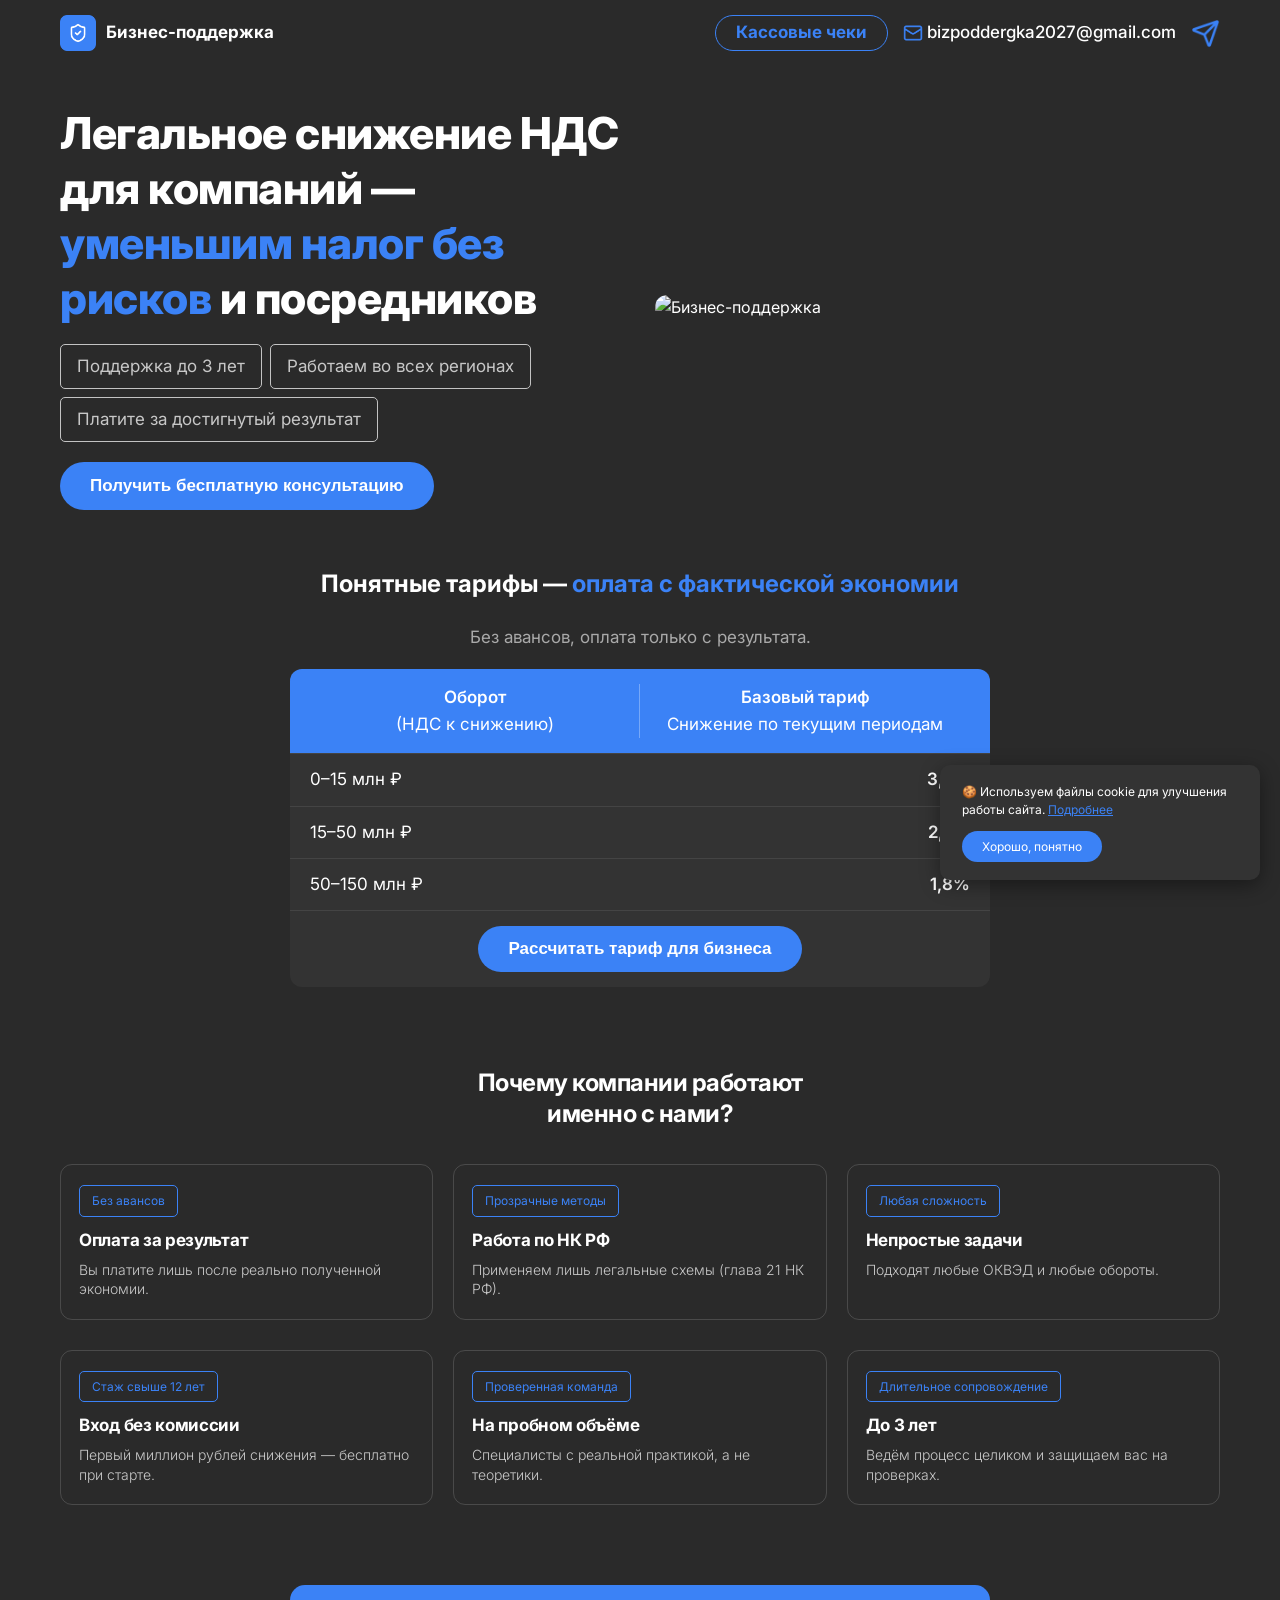
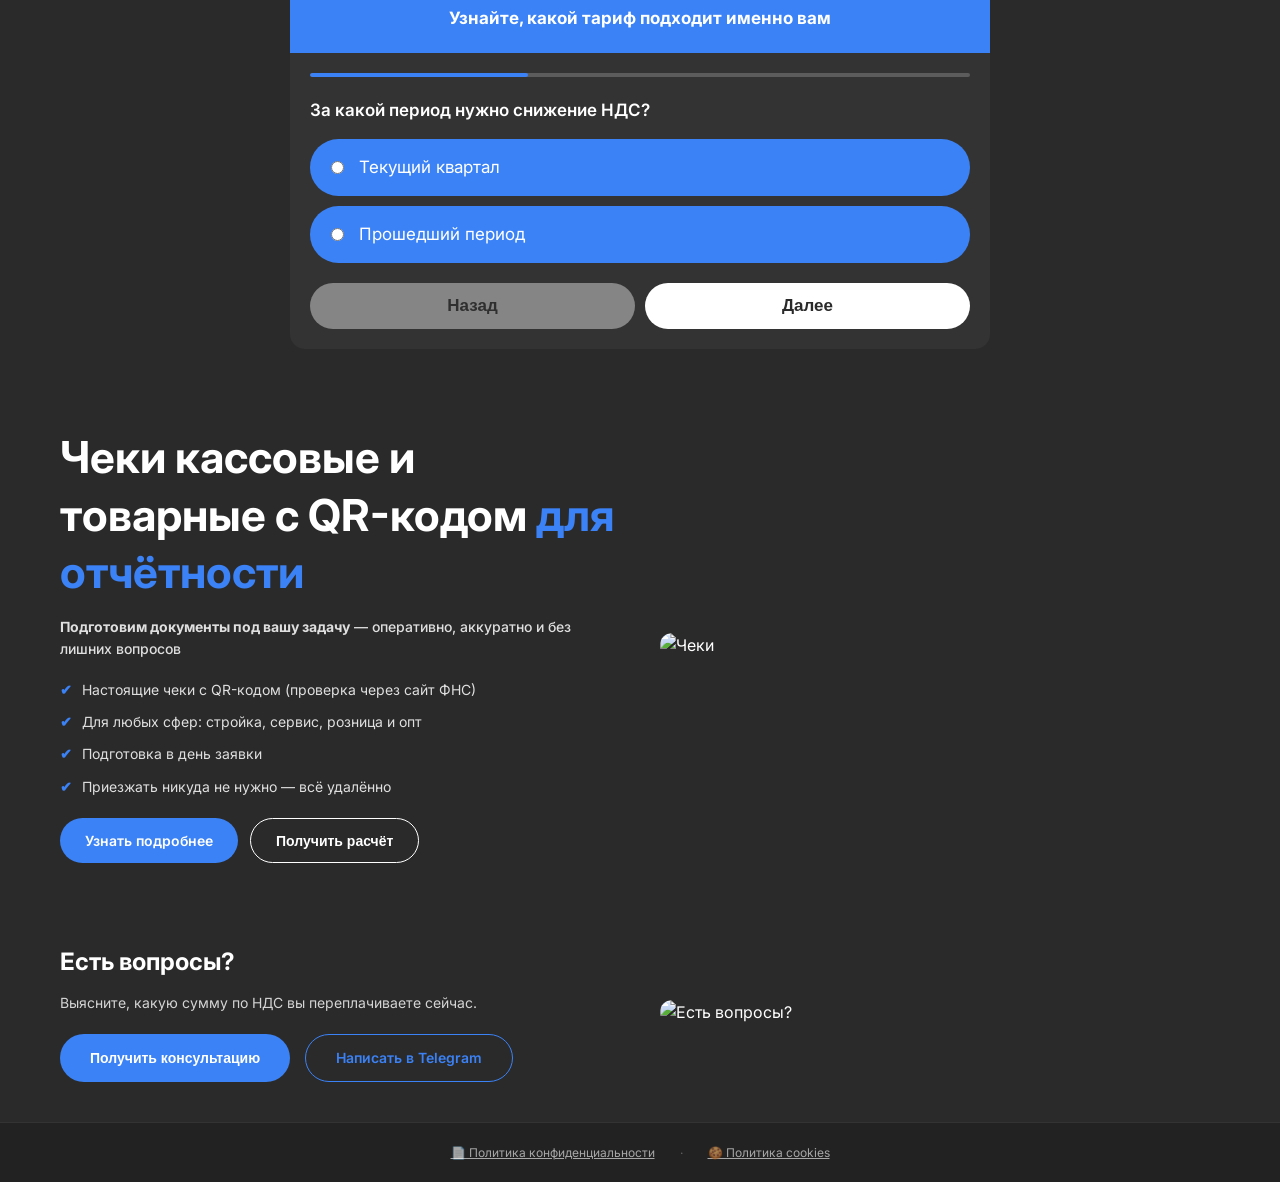
==== commit caa1edd0: "Add files via upload" ====
--- a/index.html
+++ b/index.html
@@ -1153,7 +1153,7 @@
                     <button type="button" class="hero-cta" onclick="openPopup()">Получить бесплатную консультацию</button>
                 </div>
                 <div class="hero-image">
-                    <img src="images/bizpoddergka_1_glavn.png" alt="Бизнес-поддержка">
+                    <img src="images/bizpoddergka_1_glavn.webp" alt="Бизнес-поддержка">
                 </div>
             </div>
         </div>
@@ -1311,7 +1311,7 @@
                     </div>
                 </div>
                 <div class="cheques-image">
-                    <img src="images/bizpoddergka_2_cheki.png" alt="Чеки">
+                    <img src="images/bizpoddergka_2_cheki.webp" alt="Чеки">
                 </div>
             </div>
         </div>
@@ -1330,7 +1330,7 @@
                     </div>
                 </div>
                 <div class="cta-bottom-image">
-                    <img src="images/bizpoddergka_3_est_v.png" alt="Есть вопросы?">
+                    <img src="images/bizpoddergka_3_est_v.webp" alt="Есть вопросы?">
                 </div>
             </div>
         </div>
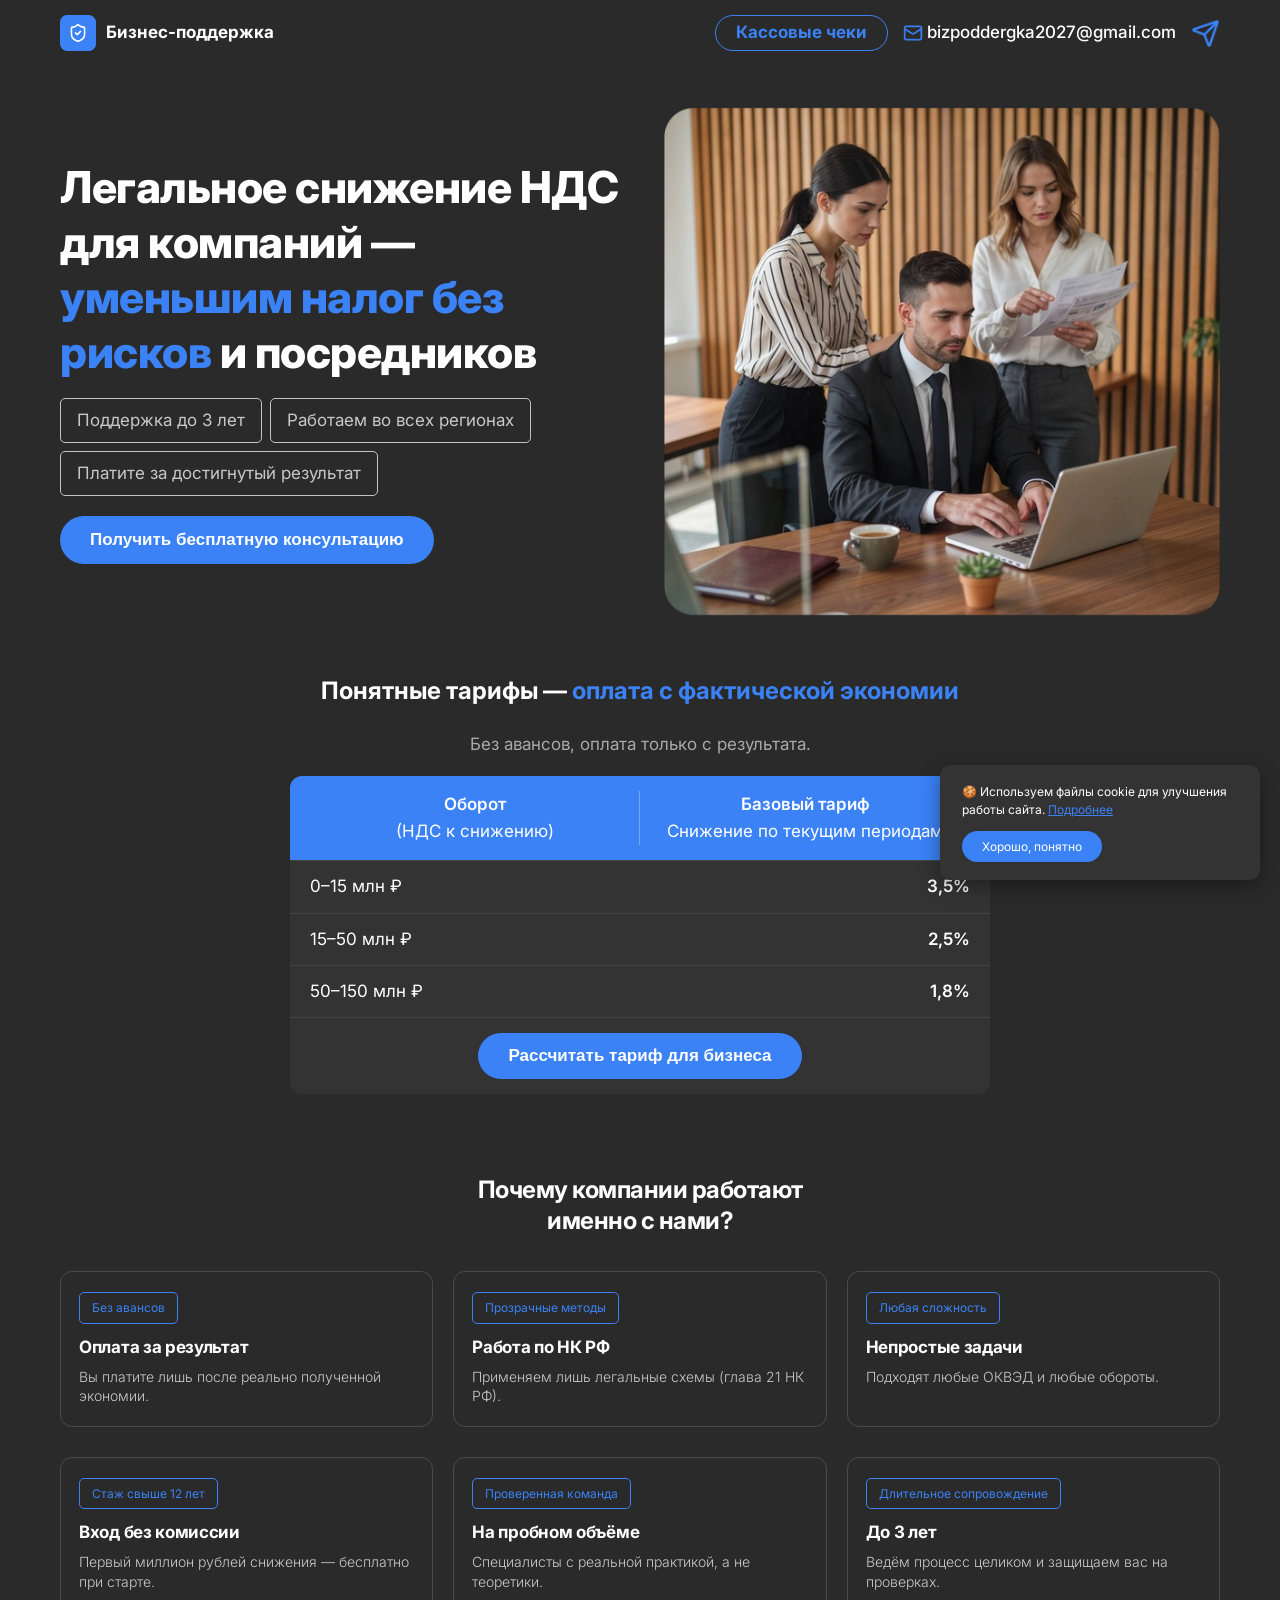
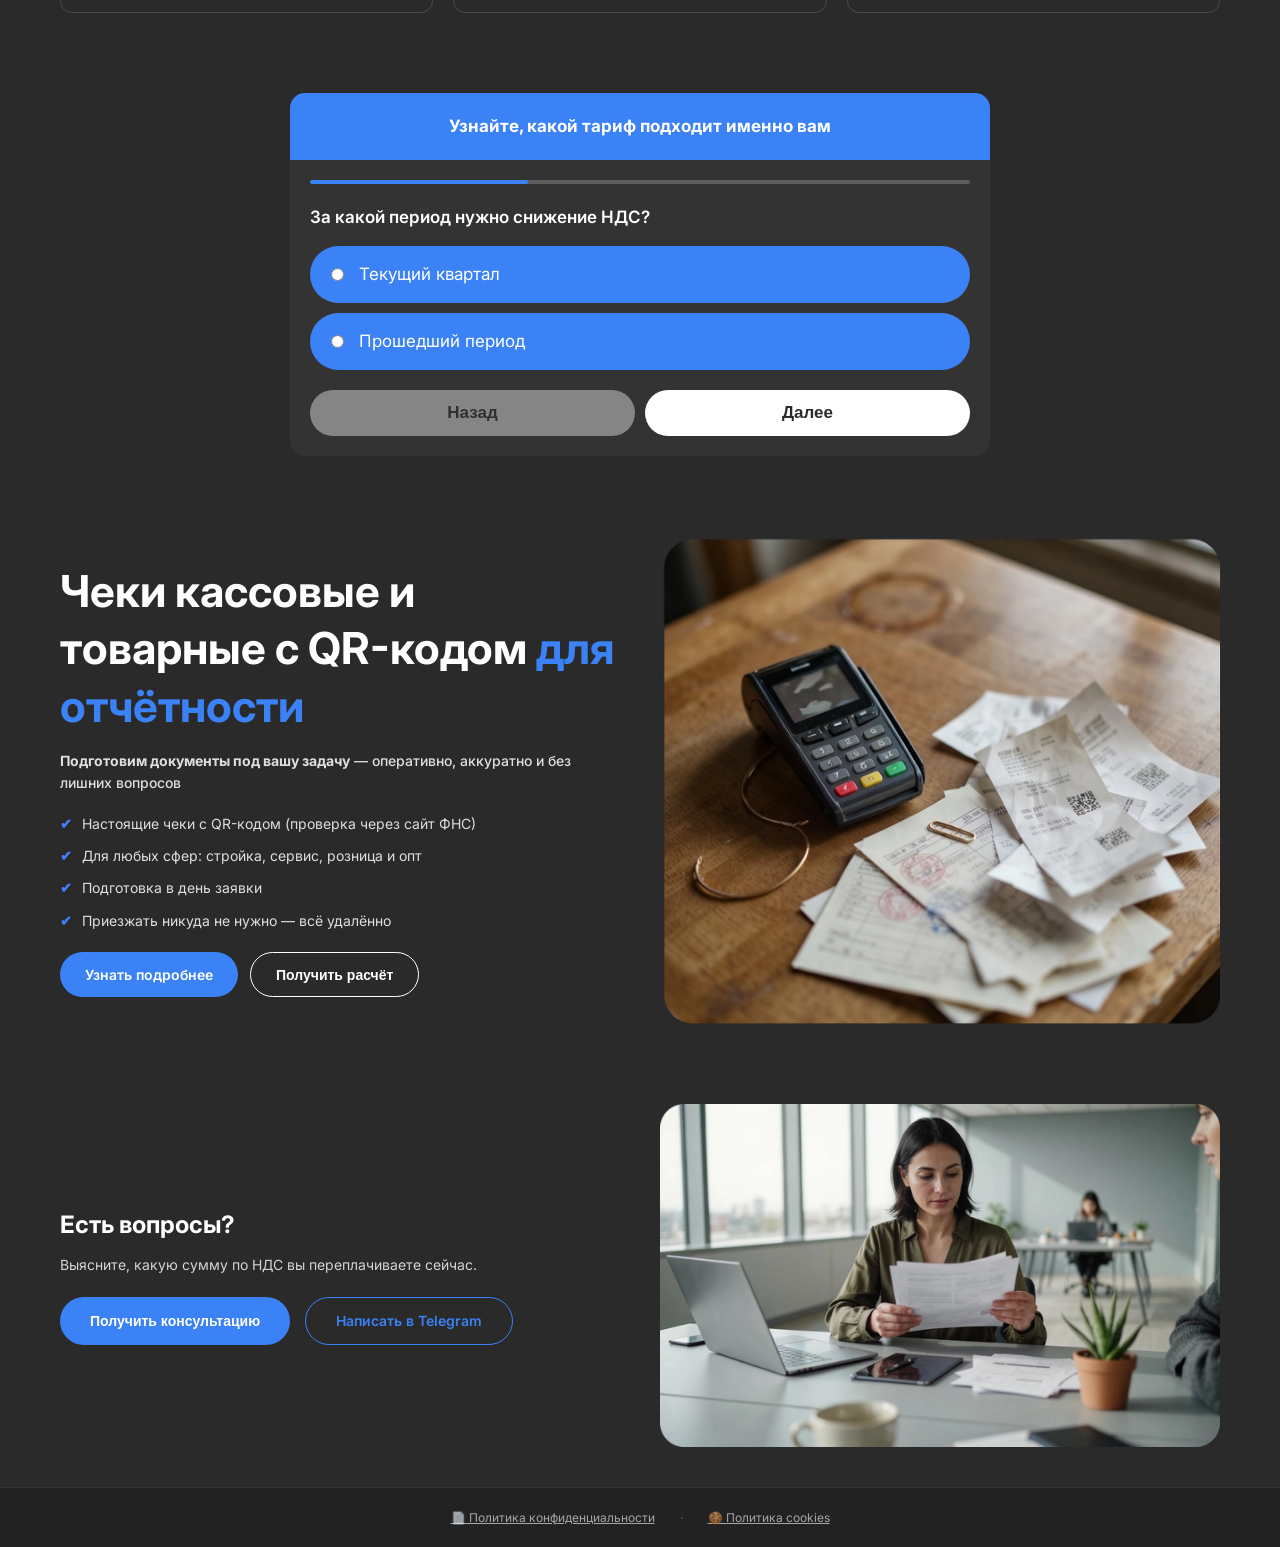
==== commit ef086f95: "Add files via upload" ====
--- a/index.html
+++ b/index.html
@@ -924,6 +924,22 @@
             cursor: not-allowed;
             opacity: 0.7;
         }
+
+        /* Статус отправки формы (без рамок — только фон и цвет) */
+        .form-status {
+            display: none;
+            margin-top: 10px;
+            padding: 10px 14px;
+            border-radius: 8px;
+            font-size: var(--fs-sm);
+            line-height: 1.45;
+        }
+        .form-status.ok, .form-status.err { display: block; }
+        .quiz .form-status.ok { background: rgba(34, 197, 94, 0.15); color: #4ade80; }
+        .quiz .form-status.err { background: rgba(239, 68, 68, 0.15); color: #f87171; }
+        .popup .form-status.ok { background: #e8f8ee; color: #147a43; }
+        .popup .form-status.err { background: #fdecec; color: #b3261e; }
+        .form-honey { display: none; }
 
         /* ============ COOKIE BANNER ============ */
         .cookie-banner {
@@ -1276,6 +1292,7 @@
                             <label class="quiz-contact-method"><input type="radio" name="contact-type" value="phone" checked><img src="images/phone.png" alt="Телефон"><span>Телефон</span></label>
                             <label class="quiz-contact-method"><input type="radio" name="contact-type" value="telegram"><img src="images/telegram.png" alt="Telegram"><span>Telegram</span></label>
                         </div>
+                        <input type="text" name="_honey" class="form-honey" tabindex="-1" autocomplete="off" aria-hidden="true">
                         <input type="tel" class="quiz-input" placeholder="+7 (___) ___-__-__" aria-label="Телефон">
                         <input type="email" class="quiz-input" placeholder="Напишите ваш email" aria-label="Email">
                         <label style="display:flex;align-items:flex-start;gap:8px;margin-bottom:12px;font-size:var(--fs-xs);color:rgba(255,255,255,0.6);">
@@ -1283,6 +1300,7 @@
                             <span>Я согласен с <a href="privacy.html" target="_blank" rel="noopener noreferrer" style="color:#3b82f6;text-decoration:underline;" onclick="event.stopPropagation();">политикой конфиденциальности</a></span>
                         </label>
                         <button type="button" class="quiz-submit" id="quizSubmitBtn" onclick="submitQuiz()" disabled>Узнать расчёт и получить гайд</button>
+                        <p class="form-status" id="quizStatus" role="status" aria-live="polite"></p>
                         <div class="quiz-nav" style="margin-top:15px;">
                             <button type="button" class="quiz-btn" onclick="prevStep(3)">Назад</button>
                         </div>
@@ -1354,6 +1372,7 @@
             <button type="button" class="popup-close" onclick="closePopup()" aria-label="Закрыть">✕</button>
             <h2 class="popup-title" id="popupTitle">Оставьте заявку и мы свяжемся с Вами</h2>
             <form class="popup-form" onsubmit="submitPopup(event)">
+                <input type="text" name="_honey" class="form-honey" tabindex="-1" autocomplete="off" aria-hidden="true">
                 <div class="popup-contact-methods">
                     <label class="quiz-contact-method">
                         <input type="radio" name="popup-contact" value="phone" checked>
@@ -1373,6 +1392,7 @@
                     <span>Нажимая на кнопку вы соглашаетесь с <a href="privacy.html" target="_blank" rel="noopener noreferrer" style="color:#3b82f6;text-decoration:underline;" onclick="event.stopPropagation();">политикой конфиденциальности</a></span>
                 </label>
                 <button type="submit" class="popup-submit" id="popupSubmitBtn" disabled>Оставить заявку</button>
+                <p class="form-status" id="popupStatus" role="status" aria-live="polite"></p>
             </form>
         </div>
     </div>
@@ -1398,6 +1418,27 @@
     </div>
 
     <script>
+        // Отправка заявок на почту через FormSubmit (AJAX, без сервера)
+        const LEAD_EMAIL = 'serg333serg@yandex.ru';
+        function leadDigits(v) { return (v || '').replace(/\D/g, ''); }
+        function leadEmailOk(v) { return /^[^\s@]+@[^\s@]+\.[^\s@]{2,}$/.test((v || '').trim()); }
+        function setLeadStatus(el, kind, text) {
+            if (!el) return;
+            el.className = 'form-status' + (kind ? ' ' + kind : '');
+            el.textContent = text || '';
+        }
+        async function sendLead(payload) {
+            const res = await fetch('https://formsubmit.co/ajax/' + LEAD_EMAIL, {
+                method: 'POST',
+                headers: { 'Content-Type': 'application/json', 'Accept': 'application/json' },
+                body: JSON.stringify(payload)
+            });
+            if (!res.ok) throw new Error('HTTP ' + res.status);
+            const data = await res.json().catch(function () { return {}; });
+            if (String(data.success) !== 'true') throw new Error(data.message || 'Ошибка отправки');
+            return data;
+        }
+
         // Quiz
         let currentStep = 1;
         function nextStep(s) {
@@ -1412,17 +1453,96 @@
             currentStep = s - 1;
             document.getElementById('quizProgress').style.width = (currentStep / 3 * 100) + '%';
         }
-        function submitQuiz() {
-            alert('Спасибо! Мы свяжемся с вами в ближайшее время и отправим гайд.');
+        async function submitQuiz() {
+            const status = document.getElementById('quizStatus');
+            const btn = document.getElementById('quizSubmitBtn');
+            const step = document.getElementById('step3');
+            const consent = document.getElementById('quizConsent');
+            const method = (step.querySelector('input[name="contact-type"]:checked') || {}).value || 'phone';
+            const phone = step.querySelector('input[type="tel"]').value.trim();
+            const email = step.querySelector('input[type="email"]').value.trim();
+            const period = (document.querySelector('input[name="period"]:checked') || {}).value || 'не выбран';
+            const amount = (document.querySelector('input[name="amount"]:checked') || {}).value || 'не выбран';
+            const honey = (step.querySelector('input[name="_honey"]') || {}).value || '';
+            if (leadDigits(phone).length !== 11 && !leadEmailOk(email)) {
+                setLeadStatus(status, 'err', 'Укажите телефон полностью (11 цифр) или корректный email.');
+                return;
+            }
+            const oldLabel = btn.textContent;
+            btn.disabled = true;
+            btn.textContent = 'Отправляем…';
+            setLeadStatus(status, '', '');
+            try {
+                await sendLead({
+                    _subject: 'Заявка из квиза — Бизнес-поддержка',
+                    _template: 'table',
+                    _captcha: 'false',
+                    _honey: honey,
+                    'Период': period,
+                    'Сумма НДС': amount,
+                    'Способ связи': method === 'telegram' ? 'Telegram' : 'Телефон',
+                    'Телефон': phone || '—',
+                    'Email': email || '—',
+                    'Страница': 'index.html (квиз)'
+                });
+                setLeadStatus(status, 'ok', 'Спасибо! Заявка отправлена. Мы свяжемся с вами и отправим гайд.');
+                step.querySelector('input[type="tel"]').value = '';
+                step.querySelector('input[type="email"]').value = '';
+                if (consent) consent.checked = false;
+                btn.textContent = 'Отправлено ✓';
+                setTimeout(function () { btn.textContent = oldLabel; }, 3000);
+            } catch (err) {
+                setLeadStatus(status, 'err', 'Не удалось отправить. Проверьте интернет и попробуйте ещё раз или напишите в Telegram.');
+                btn.disabled = !consent.checked;
+                btn.textContent = oldLabel;
+            }
         }
 
         // Popup
         function openPopup() { document.getElementById('popup').classList.add('active'); }
         function closePopup() { document.getElementById('popup').classList.remove('active'); }
-        function submitPopup(e) {
+        async function submitPopup(e) {
             e.preventDefault();
-            alert('Заявка отправлена! Мы свяжемся с вами.');
-            closePopup();
+            const form = e.target;
+            const status = document.getElementById('popupStatus');
+            const btn = document.getElementById('popupSubmitBtn');
+            const consent = document.getElementById('popupConsent');
+            const method = (form.querySelector('input[name="popup-contact"]:checked') || {}).value || 'phone';
+            const phone = form.querySelector('input[type="tel"]').value.trim();
+            const email = form.querySelector('input[type="email"]').value.trim();
+            const honey = (form.querySelector('input[name="_honey"]') || {}).value || '';
+            if (leadDigits(phone).length !== 11 && !leadEmailOk(email)) {
+                setLeadStatus(status, 'err', 'Укажите телефон полностью (11 цифр) или корректный email.');
+                return;
+            }
+            const oldLabel = btn.textContent;
+            btn.disabled = true;
+            btn.textContent = 'Отправляем…';
+            setLeadStatus(status, '', '');
+            try {
+                await sendLead({
+                    _subject: 'Новая заявка с сайта — Бизнес-поддержка',
+                    _template: 'table',
+                    _captcha: 'false',
+                    _honey: honey,
+                    'Способ связи': method === 'telegram' ? 'Telegram' : 'Телефон',
+                    'Телефон': phone || '—',
+                    'Email': email || '—',
+                    'Страница': (location.pathname.split('/').pop() || 'index.html')
+                });
+                setLeadStatus(status, 'ok', 'Заявка отправлена! Мы свяжемся с вами в ближайшее время.');
+                form.reset();
+                btn.textContent = 'Отправлено ✓';
+                setTimeout(function () {
+                    closePopup();
+                    btn.textContent = oldLabel;
+                    setLeadStatus(status, '', '');
+                }, 2600);
+            } catch (err) {
+                setLeadStatus(status, 'err', 'Не удалось отправить заявку. Проверьте интернет и попробуйте ещё раз или напишите в Telegram.');
+                btn.disabled = !consent.checked;
+                btn.textContent = oldLabel;
+            }
         }
         document.getElementById('popup').addEventListener('click', function (e) {
             if (e.target === this) closePopup();
@@ -1457,6 +1577,33 @@
             }
         })();
 
+        // Маска телефона: +7 (___) ___-__-__ (работает и при вставке из буфера)
+        (function initPhoneMask() {
+            function formatPhone(raw) {
+                let digits = raw.replace(/\D/g, '');
+                if (!digits) return '';
+                if (digits[0] === '8') digits = '7' + digits.slice(1);
+                if (digits[0] !== '7') digits = '7' + digits;
+                digits = digits.slice(0, 11);
+                let result = '+7';
+                if (digits.length > 1) result += ' (' + digits.slice(1, 4);
+                if (digits.length > 4) result += ') ' + digits.slice(4, 7);
+                if (digits.length > 7) result += '-' + digits.slice(7, 9);
+                if (digits.length > 9) result += '-' + digits.slice(9, 11);
+                return result;
+            }
+            document.querySelectorAll('input[type="tel"]').forEach(function (input) {
+                input.addEventListener('input', function (e) {
+                    let raw = e.target.value;
+                    if (e.inputType && e.inputType.indexOf('delete') === 0) {
+                        raw = raw.replace(/\D+$/, '');
+                    }
+                    const formatted = formatPhone(raw);
+                    if (e.target.value !== formatted) e.target.value = formatted;
+                });
+            });
+        })();
+
         // Scroll to top
         const scrollTopBtn = document.getElementById('scrollTop');
         window.addEventListener('scroll', () => {
